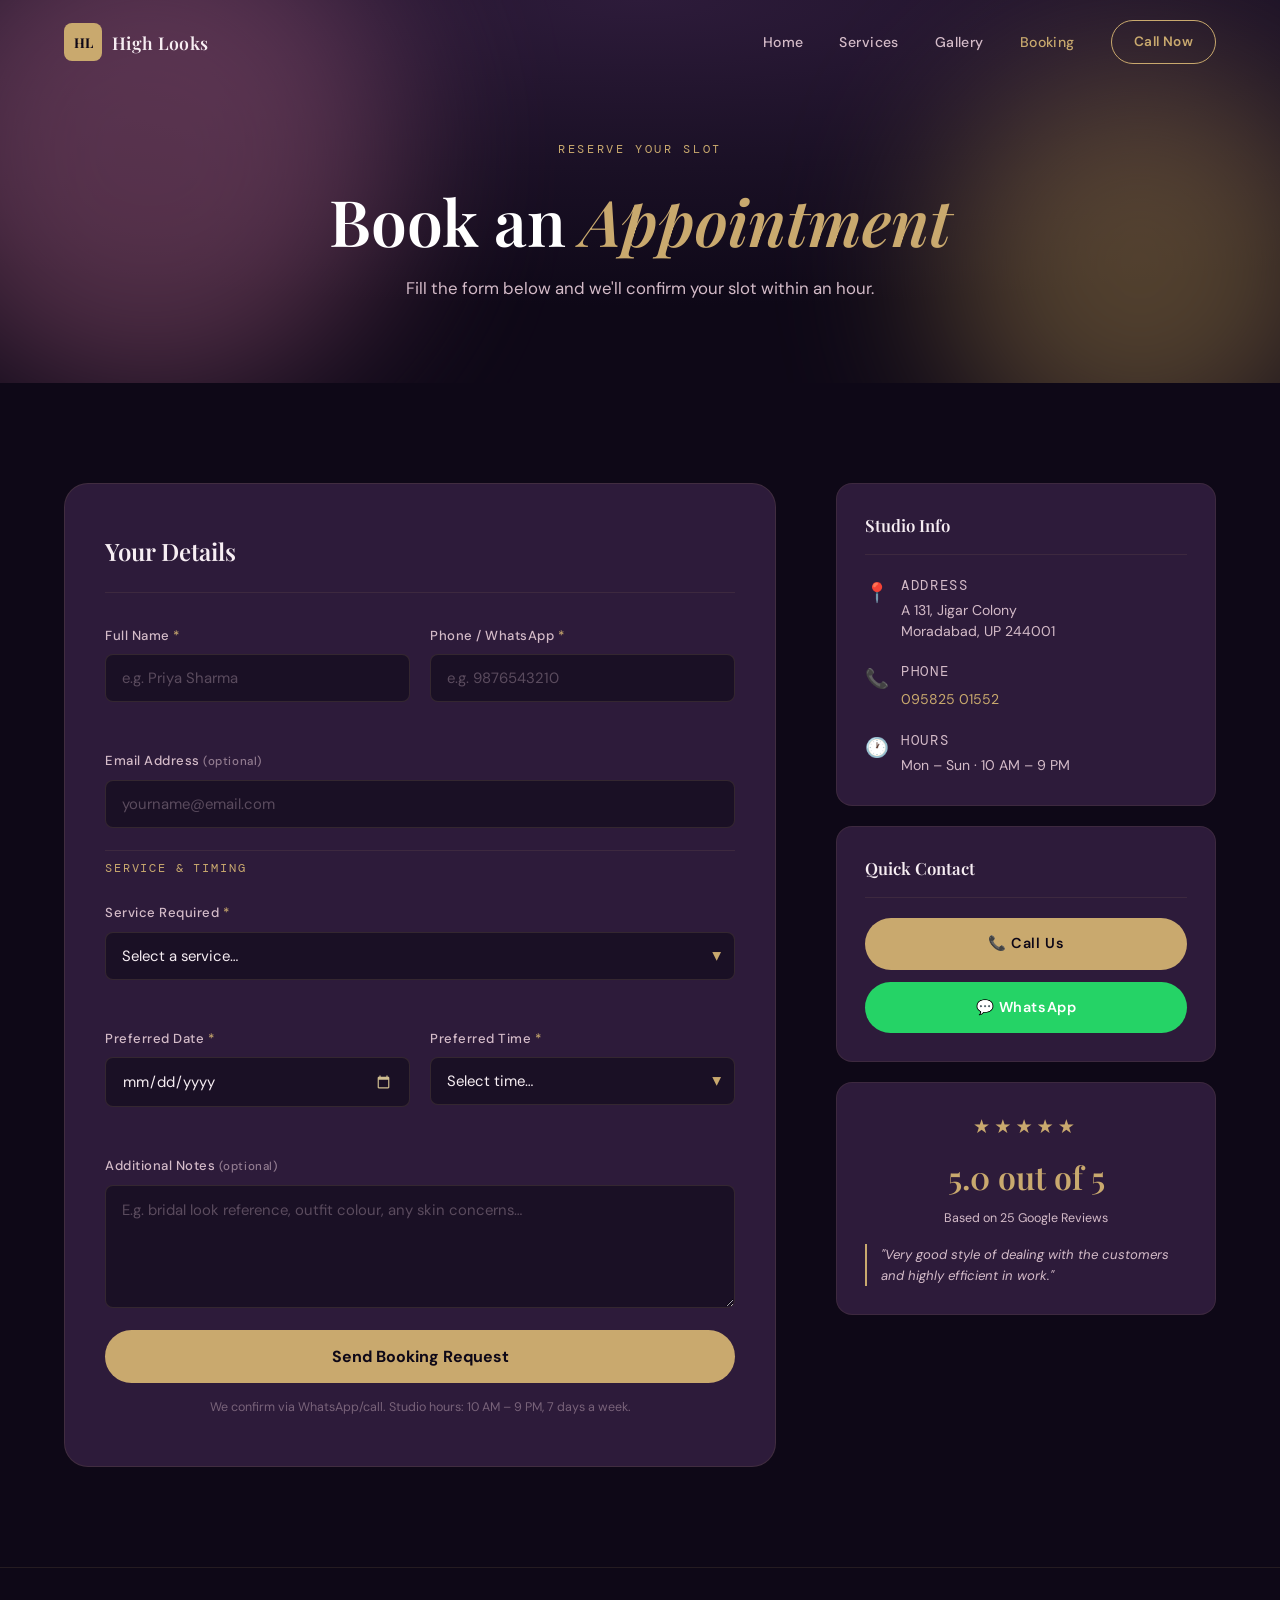
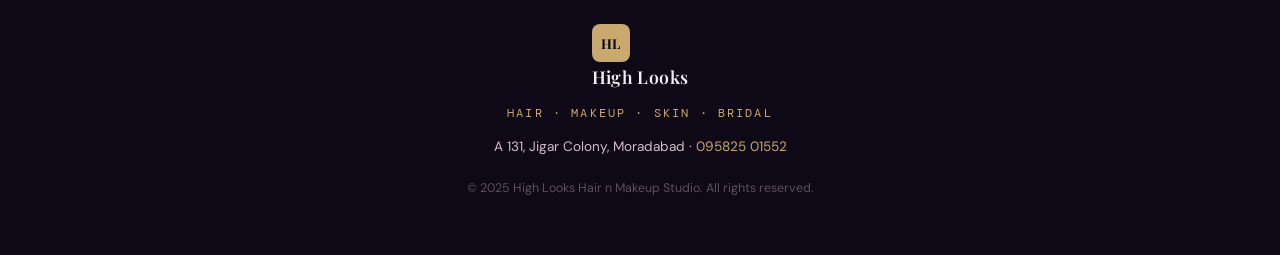
==== booking.html @ 5f946000 "Add files via upload" ====
<!DOCTYPE html>
<html lang="en">
<head>
  <meta charset="UTF-8" />
  <meta name="viewport" content="width=device-width, initial-scale=1.0" />
  <title>Book Appointment · High Looks Hair & Makeup Studio</title>
  <meta name="description" content="Book an appointment at High Looks Studio, Moradabad. Bridal, hair, skin and beauty services." />
  <link rel="preconnect" href="https://fonts.googleapis.com" />
  <link rel="preconnect" href="https://fonts.gstatic.com" crossorigin />
  <link href="https://fonts.googleapis.com/css2?family=Playfair+Display:ital,wght@0,400;0,600;0,700;1,400;1,600&family=DM+Sans:wght@300;400;500;600&family=DM+Mono:wght@400;500&display=swap" rel="stylesheet" />
  <link rel="stylesheet" href="styles.css" />
  <link rel="stylesheet" href="pages.css" />
</head>
<body>

  <!-- NAV -->
  <header id="navbar">
    <div class="nav-inner">
      <a href="index.html" class="logo">
        <span class="logo-hl">HL</span>
        <span class="logo-text">High Looks</span>
      </a>
      <nav class="nav-links" id="navLinks">
        <a href="index.html">Home</a>
        <a href="services.html">Services</a>
        <a href="gallery.html">Gallery</a>
        <a href="booking.html" class="nav-active-page">Booking</a>
        <a href="tel:+919582501552" class="nav-cta">Call Now</a>
      </nav>
      <button class="hamburger" id="hamburger" aria-label="Toggle menu">
        <span></span><span></span><span></span>
      </button>
    </div>
  </header>

  <!-- PAGE HERO -->
  <section class="page-hero page-hero--short">
    <div class="ph-bg">
      <div class="hero-orb orb1"></div>
      <div class="hero-orb orb2"></div>
    </div>
    <div class="ph-content container">
      <p class="hero-eyebrow">Reserve Your Slot</p>
      <h1 class="ph-title">Book an <em>Appointment</em></h1>
      <p class="ph-sub">Fill the form below and we'll confirm your slot within an hour.</p>
    </div>
  </section>

  <!-- MAIN -->
  <main class="section">
    <div class="container booking-layout">

      <!-- ── FORM SIDE ───────────────────────────── -->
      <div class="booking-form-wrap">

        <!-- SUCCESS STATE (hidden by default) -->
        <div class="form-success" id="formSuccess" aria-live="polite" hidden>
          <div class="success-icon">✦</div>
          <h3>Booking Request Sent!</h3>
          <p>Thank you — we'll confirm your appointment via WhatsApp or call within the hour.</p>
          <a href="index.html" class="btn-primary" style="margin-top:24px;">Back to Home</a>
        </div>

        <!-- FORM -->
        <!--
          HOW TO ACTIVATE THIS FORM:
          1. Go to https://formspree.io and create a FREE account
          2. Create a new form → copy your unique form ID (e.g. xpwznbkq)
          3. Replace YOUR_FORMSPREE_ID below with your actual ID
          4. Done — submissions land in your email inbox
        -->
        <form
          id="bookingForm"
          action="https://formspree.io/f/YOUR_FORMSPREE_ID"
          method="POST"
          novalidate
        >
          <h2 class="form-heading">Your Details</h2>

          <div class="form-row">
            <div class="form-group">
              <label for="name">Full Name <span class="req">*</span></label>
              <input type="text" id="name" name="name" placeholder="e.g. Priya Sharma" required autocomplete="name" />
              <span class="field-error" id="nameErr"></span>
            </div>
            <div class="form-group">
              <label for="phone">Phone / WhatsApp <span class="req">*</span></label>
              <input type="tel" id="phone" name="phone" placeholder="e.g. 9876543210" required autocomplete="tel" pattern="[0-9]{10}" />
              <span class="field-error" id="phoneErr"></span>
            </div>
          </div>

          <div class="form-group">
            <label for="email">Email Address <span class="optional">(optional)</span></label>
            <input type="email" id="email" name="email" placeholder="yourname@email.com" autocomplete="email" />
          </div>

          <div class="form-divider-label">Service &amp; Timing</div>

          <div class="form-group">
            <label for="service">Service Required <span class="req">*</span></label>
            <div class="select-wrap">
              <select id="service" name="service" required>
                <option value="" disabled selected>Select a service…</option>
                <optgroup label="Bridal &amp; Wedding">
                  <option>Full Bridal Makeup</option>
                  <option>Pre-Bridal Package</option>
                  <option>Bridal Hair Styling</option>
                  <option>Makeup Trial Session</option>
                  <option>Mobile Bridal Service</option>
                </optgroup>
                <optgroup label="Makeup">
                  <option>Party Makeup</option>
                  <option>Engagement Makeup</option>
                  <option>Everyday Natural Makeup</option>
                  <option>HD / Airbrush Makeup</option>
                </optgroup>
                <optgroup label="Hair">
                  <option>Haircut &amp; Trim</option>
                  <option>Blow Dry &amp; Finish</option>
                  <option>Balayage</option>
                  <option>Hair Extensions</option>
                  <option>Box Braids &amp; Braiding</option>
                  <option>Shampoo &amp; Conditioning</option>
                </optgroup>
                <optgroup label="Skin &amp; Facials">
                  <option>Deep Cleansing Facial</option>
                  <option>Brightening Facial</option>
                  <option>Acne Treatment</option>
                  <option>Tanning</option>
                </optgroup>
                <optgroup label="Nails, Spa &amp; Body">
                  <option>Manicure</option>
                  <option>Pedicure</option>
                  <option>Full Body Waxing</option>
                  <option>Eyebrow Threading</option>
                  <option>Eyelash Services</option>
                  <option>Massage &amp; Spa</option>
                </optgroup>
              </select>
              <span class="select-arrow">▾</span>
            </div>
            <span class="field-error" id="serviceErr"></span>
          </div>

          <div class="form-row">
            <div class="form-group">
              <label for="date">Preferred Date <span class="req">*</span></label>
              <input type="date" id="date" name="date" required />
              <span class="field-error" id="dateErr"></span>
            </div>
            <div class="form-group">
              <label for="time">Preferred Time <span class="req">*</span></label>
              <div class="select-wrap">
                <select id="time" name="time" required>
                  <option value="" disabled selected>Select time…</option>
                  <option>10:00 AM</option>
                  <option>11:00 AM</option>
                  <option>12:00 PM</option>
                  <option>1:00 PM</option>
                  <option>2:00 PM</option>
                  <option>3:00 PM</option>
                  <option>4:00 PM</option>
                  <option>5:00 PM</option>
                  <option>6:00 PM</option>
                  <option>7:00 PM</option>
                  <option>8:00 PM</option>
                </select>
                <span class="select-arrow">▾</span>
              </div>
              <span class="field-error" id="timeErr"></span>
            </div>
          </div>

          <div class="form-group">
            <label for="message">Additional Notes <span class="optional">(optional)</span></label>
            <textarea id="message" name="message" rows="4" placeholder="E.g. bridal look reference, outfit colour, any skin concerns…"></textarea>
          </div>

          <!-- Honeypot anti-spam field (hidden) -->
          <input type="text" name="_gotcha" style="display:none" tabindex="-1" autocomplete="off" />

          <button type="submit" class="btn-submit" id="submitBtn">
            <span class="btn-label">Send Booking Request</span>
            <span class="btn-spinner" hidden>
              <svg width="20" height="20" viewBox="0 0 24 24" fill="none" stroke="currentColor" stroke-width="2.5">
                <path d="M12 2v4M12 18v4M4.93 4.93l2.83 2.83M16.24 16.24l2.83 2.83M2 12h4M18 12h4M4.93 19.07l2.83-2.83M16.24 7.76l2.83-2.83"/>
              </svg>
            </span>
          </button>

          <p class="form-note">We confirm via WhatsApp/call. Studio hours: 10 AM – 9 PM, 7 days a week.</p>
        </form>

      </div>

      <!-- ── INFO SIDE ───────────────────────────── -->
      <aside class="booking-info">

        <div class="bi-card">
          <h3 class="bi-title">Studio Info</h3>
          <div class="bi-items">
            <div class="bi-item">
              <span class="bi-icon">📍</span>
              <div>
                <p class="bi-label">Address</p>
                <p>A 131, Jigar Colony<br/>Moradabad, UP 244001</p>
              </div>
            </div>
            <div class="bi-item">
              <span class="bi-icon">📞</span>
              <div>
                <p class="bi-label">Phone</p>
                <a href="tel:+919582501552">095825 01552</a>
              </div>
            </div>
            <div class="bi-item">
              <span class="bi-icon">🕐</span>
              <div>
                <p class="bi-label">Hours</p>
                <p>Mon – Sun · 10 AM – 9 PM</p>
              </div>
            </div>
          </div>
        </div>

        <div class="bi-card">
          <h3 class="bi-title">Quick Contact</h3>
          <div class="quick-btns">
            <a href="tel:+919582501552" class="btn-primary" style="width:100%;text-align:center;">📞 Call Us</a>
            <a href="https://wa.me/919582501552?text=Hi!%20I'd%20like%20to%20book%20an%20appointment%20at%20High%20Looks%20Studio." target="_blank" class="btn-whatsapp" style="width:100%;text-align:center;">💬 WhatsApp</a>
          </div>
        </div>

        <div class="bi-card bi-card--ratings">
          <div class="bir-stars">★★★★★</div>
          <p class="bir-score">5.0 out of 5</p>
          <p class="bir-count">Based on 25 Google Reviews</p>
          <blockquote class="bir-quote">"Very good style of dealing with the customers and highly efficient in work."</blockquote>
        </div>

      </aside>

    </div>
  </main>

  <!-- FOOTER -->
  <footer class="footer">
    <div class="container footer-inner">
      <div class="footer-logo">
        <span class="logo-hl">HL</span>
        <span class="logo-text">High Looks</span>
      </div>
      <p class="footer-tagline">Hair · Makeup · Skin · Bridal</p>
      <p class="footer-addr">A 131, Jigar Colony, Moradabad · <a href="tel:+919582501552">095825 01552</a></p>
      <p class="footer-copy">© 2025 High Looks Hair n Makeup Studio. All rights reserved.</p>
    </div>
  </footer>

  <script src="script.js"></script>
  <script src="booking.js"></script>
</body>
</html>
---- styles.css ----
/* ═══════════════════════════════════════════════════
   HIGH LOOKS HAIR & MAKEUP STUDIO
   Design tokens + full responsive styles
   Palette: Deep Plum · Champagne Gold · Blush White
═══════════════════════════════════════════════════ */

/* ── TOKENS ──────────────────────────────────────── */
:root {
  --plum-deepest: #0e0817;
  --plum-dark:    #1a1025;
  --plum-mid:     #2d1b3a;
  --plum-soft:    #4a2d5e;
  --gold:         #c9a96e;
  --gold-light:   #e8d5a8;
  --gold-dim:     #8a6f42;
  --blush:        #f7eef3;
  --blush-dim:    #d4bbc8;
  --mauve:        #8b5070;
  --mauve-light:  #c27a9a;
  --white:        #ffffff;
  --text-body:    #d4bbc8;

  --ff-display: 'Playfair Display', Georgia, serif;
  --ff-body:    'DM Sans', system-ui, sans-serif;
  --ff-mono:    'DM Mono', monospace;

  --radius-sm: 8px;
  --radius-md: 16px;
  --radius-lg: 24px;
  --radius-xl: 40px;

  --shadow-card: 0 4px 24px rgba(0,0,0,0.35);
  --shadow-hover: 0 12px 48px rgba(201,169,110,0.18);

  --max-w: 1200px;
  --section-pad: 100px 0;
  --section-pad-mobile: 64px 0;
}

/* ── RESET ───────────────────────────────────────── */
*, *::before, *::after { box-sizing: border-box; margin: 0; padding: 0; }
html { scroll-behavior: smooth; font-size: 16px; }
body {
  font-family: var(--ff-body);
  background: var(--plum-deepest);
  color: var(--blush);
  line-height: 1.65;
  overflow-x: hidden;
  -webkit-font-smoothing: antialiased;
}
img { max-width: 100%; display: block; }
a { color: inherit; text-decoration: none; }
ul { list-style: none; }

/* ── UTILITY ─────────────────────────────────────── */
.container {
  max-width: var(--max-w);
  margin: 0 auto;
  padding: 0 24px;
}

.section {
  padding: var(--section-pad);
}

.section-dark {
  background: var(--plum-dark);
}

.section-eyebrow {
  font-family: var(--ff-mono);
  font-size: 0.75rem;
  letter-spacing: 0.18em;
  text-transform: uppercase;
  color: var(--gold);
  margin-bottom: 14px;
}

.eyebrow-light {
  color: var(--gold);
}

.section-title {
  font-family: var(--ff-display);
  font-size: clamp(2rem, 4vw, 3rem);
  font-weight: 600;
  color: var(--blush);
  line-height: 1.2;
  margin-bottom: 24px;
}

.section-title em {
  font-style: italic;
  color: var(--gold);
}

.title-light {
  color: var(--blush);
}

/* ── BUTTONS ─────────────────────────────────────── */
.btn-primary {
  display: inline-block;
  padding: 14px 32px;
  background: var(--gold);
  color: var(--plum-deepest);
  font-family: var(--ff-body);
  font-size: 0.9rem;
  font-weight: 600;
  border-radius: var(--radius-xl);
  letter-spacing: 0.04em;
  transition: background 0.25s, transform 0.2s, box-shadow 0.25s;
}
.btn-primary:hover {
  background: var(--gold-light);
  transform: translateY(-2px);
  box-shadow: 0 8px 28px rgba(201,169,110,0.35);
}

.btn-ghost {
  display: inline-block;
  padding: 14px 32px;
  border: 1.5px solid var(--mauve);
  color: var(--blush-dim);
  font-family: var(--ff-body);
  font-size: 0.9rem;
  font-weight: 500;
  border-radius: var(--radius-xl);
  letter-spacing: 0.04em;
  transition: border-color 0.25s, color 0.25s, transform 0.2s;
}
.btn-ghost:hover {
  border-color: var(--gold);
  color: var(--gold);
  transform: translateY(-2px);
}

.btn-ghost-light {
  border-color: rgba(255,255,255,0.2);
  color: rgba(255,255,255,0.6);
}
.btn-ghost-light:hover {
  border-color: var(--gold);
  color: var(--gold);
}

.btn-whatsapp {
  display: inline-block;
  padding: 14px 32px;
  background: #25d366;
  color: var(--white);
  font-family: var(--ff-body);
  font-size: 0.9rem;
  font-weight: 600;
  border-radius: var(--radius-xl);
  letter-spacing: 0.04em;
  transition: background 0.25s, transform 0.2s;
}
.btn-whatsapp:hover {
  background: #1fba58;
  transform: translateY(-2px);
}

/* ── NAVBAR ──────────────────────────────────────── */
#navbar {
  position: fixed;
  top: 0; left: 0; right: 0;
  z-index: 100;
  padding: 20px 0;
  transition: background 0.4s, padding 0.4s, box-shadow 0.4s;
}

#navbar.scrolled {
  background: rgba(14, 8, 23, 0.92);
  backdrop-filter: blur(16px);
  padding: 14px 0;
  box-shadow: 0 2px 24px rgba(0,0,0,0.4);
}

.nav-inner {
  max-width: var(--max-w);
  margin: 0 auto;
  padding: 0 24px;
  display: flex;
  align-items: center;
  justify-content: space-between;
}

.logo {
  display: flex;
  align-items: center;
  gap: 10px;
}

.logo-hl {
  width: 38px;
  height: 38px;
  background: var(--gold);
  color: var(--plum-deepest);
  font-family: var(--ff-display);
  font-size: 0.85rem;
  font-weight: 700;
  border-radius: var(--radius-sm);
  display: grid;
  place-items: center;
  flex-shrink: 0;
}

.logo-text {
  font-family: var(--ff-display);
  font-size: 1.1rem;
  font-weight: 600;
  color: var(--blush);
  letter-spacing: 0.02em;
}

.nav-links {
  display: flex;
  align-items: center;
  gap: 36px;
}

.nav-links a {
  font-size: 0.88rem;
  font-weight: 500;
  color: var(--blush-dim);
  letter-spacing: 0.03em;
  transition: color 0.2s;
}

.nav-links a:hover { color: var(--gold); }

.nav-links .nav-cta {
  padding: 10px 22px;
  background: transparent;
  border: 1.5px solid var(--gold);
  color: var(--gold);
  border-radius: var(--radius-xl);
  font-size: 0.85rem;
  font-weight: 600;
  transition: background 0.25s, color 0.25s;
}

.nav-links .nav-cta:hover {
  background: var(--gold);
  color: var(--plum-deepest);
}

.hamburger {
  display: none;
  flex-direction: column;
  gap: 5px;
  background: none;
  border: none;
  cursor: pointer;
  padding: 4px;
}

.hamburger span {
  display: block;
  width: 24px;
  height: 2px;
  background: var(--blush);
  border-radius: 2px;
  transition: transform 0.3s, opacity 0.3s;
}

/* ── HERO ────────────────────────────────────────── */
#hero {
  position: relative;
  min-height: 100vh;
  display: flex;
  align-items: center;
  justify-content: center;
  overflow: hidden;
  padding: 120px 24px 80px;
}

.hero-bg {
  position: absolute;
  inset: 0;
  background: radial-gradient(ellipse 80% 60% at 50% 30%, #2d1b3a 0%, #1a1025 45%, #0e0817 100%);
  overflow: hidden;
}

.hero-orb {
  position: absolute;
  border-radius: 50%;
  filter: blur(80px);
  opacity: 0.55;
}

.orb1 {
  width: 500px; height: 500px;
  background: var(--mauve);
  top: -100px; left: -100px;
  animation: drift 18s ease-in-out infinite alternate;
}

.orb2 {
  width: 400px; height: 400px;
  background: var(--gold-dim);
  bottom: -80px; right: -60px;
  animation: drift 22s ease-in-out infinite alternate-reverse;
}

.orb3 {
  width: 300px; height: 300px;
  background: var(--plum-soft);
  top: 50%; left: 60%;
  transform: translate(-50%, -50%);
  animation: drift 15s ease-in-out infinite alternate;
}

@keyframes drift {
  from { transform: translate(0, 0); }
  to   { transform: translate(40px, 30px); }
}

.hero-grain {
  position: absolute;
  inset: 0;
  background-image: url("data:image/svg+xml,%3Csvg viewBox='0 0 256 256' xmlns='http://www.w3.org/2000/svg'%3E%3Cfilter id='noise'%3E%3CfeTurbulence type='fractalNoise' baseFrequency='0.9' numOctaves='4' stitchTiles='stitch'/%3E%3C/filter%3E%3Crect width='100%25' height='100%25' filter='url(%23noise)' opacity='0.04'/%3E%3C/svg%3E");
  opacity: 0.4;
  pointer-events: none;
}

.hero-content {
  position: relative;
  z-index: 2;
  text-align: center;
  max-width: 760px;
}

.hero-eyebrow {
  font-family: var(--ff-mono);
  font-size: 0.75rem;
  letter-spacing: 0.22em;
  text-transform: uppercase;
  color: var(--gold);
  margin-bottom: 24px;
  opacity: 0;
  animation: fadeUp 0.8s 0.2s forwards;
}

.hero-title {
  font-family: var(--ff-display);
  font-size: clamp(3rem, 7vw, 5.5rem);
  font-weight: 600;
  line-height: 1.1;
  color: var(--white);
  margin-bottom: 22px;
  opacity: 0;
  animation: fadeUp 0.9s 0.4s forwards;
}

.hero-title em {
  display: block;
  font-style: italic;
  color: var(--gold-light);
}

.hero-sub {
  font-size: 1.05rem;
  color: var(--text-body);
  margin-bottom: 40px;
  letter-spacing: 0.04em;
  opacity: 0;
  animation: fadeUp 0.9s 0.6s forwards;
}

.hero-actions {
  display: flex;
  gap: 16px;
  justify-content: center;
  flex-wrap: wrap;
  margin-bottom: 56px;
  opacity: 0;
  animation: fadeUp 0.9s 0.75s forwards;
}

.hero-stats {
  display: flex;
  align-items: center;
  justify-content: center;
  gap: 32px;
  opacity: 0;
  animation: fadeUp 0.9s 0.9s forwards;
}

.stat {
  display: flex;
  flex-direction: column;
  align-items: center;
  gap: 4px;
}

.stat-num {
  font-family: var(--ff-display);
  font-size: 2.2rem;
  font-weight: 600;
  color: var(--gold);
  line-height: 1;
}

.stat-lbl {
  font-size: 0.72rem;
  letter-spacing: 0.14em;
  text-transform: uppercase;
  color: var(--blush-dim);
}

.stat-divider {
  width: 1px;
  height: 40px;
  background: rgba(201,169,110,0.25);
}

.hero-scroll-cue {
  position: absolute;
  bottom: 32px;
  left: 50%;
  transform: translateX(-50%);
  display: flex;
  flex-direction: column;
  align-items: center;
  gap: 8px;
  opacity: 0;
  animation: fadeUp 1s 1.2s forwards;
}

.hero-scroll-cue span {
  font-size: 0.68rem;
  letter-spacing: 0.18em;
  text-transform: uppercase;
  color: var(--blush-dim);
}

.scroll-line {
  width: 1px;
  height: 40px;
  background: linear-gradient(to bottom, var(--gold), transparent);
  animation: scrollPulse 2s ease-in-out infinite;
}

@keyframes scrollPulse {
  0%, 100% { opacity: 0.4; transform: scaleY(1); }
  50%       { opacity: 1;   transform: scaleY(1.2); }
}

@keyframes fadeUp {
  from { opacity: 0; transform: translateY(24px); }
  to   { opacity: 1; transform: translateY(0); }
}

/* ── MARQUEE ─────────────────────────────────────── */
.marquee-strip {
  background: var(--plum-mid);
  border-top: 1px solid rgba(201,169,110,0.18);
  border-bottom: 1px solid rgba(201,169,110,0.18);
  padding: 18px 0;
  overflow: hidden;
}

.marquee-track {
  display: flex;
  align-items: center;
  gap: 0;
  white-space: nowrap;
  animation: marquee 28s linear infinite;
  width: max-content;
}

.marquee-track span {
  font-family: var(--ff-display);
  font-size: 0.95rem;
  font-style: italic;
  color: var(--gold);
  letter-spacing: 0.04em;
  padding: 0 28px;
}

.marquee-track .dot {
  font-size: 0.6rem;
  color: var(--mauve);
  padding: 0;
}

@keyframes marquee {
  from { transform: translateX(0); }
  to   { transform: translateX(-50%); }
}

@media (prefers-reduced-motion: reduce) {
  .marquee-track { animation: none; }
}

/* ── ABOUT ───────────────────────────────────────── */
.about-grid {
  display: grid;
  grid-template-columns: 1fr 1fr;
  gap: 72px;
  align-items: center;
}

.about-visual {
  position: relative;
}

.about-card-main {
  background: var(--plum-mid);
  border: 1px solid rgba(201,169,110,0.15);
  border-radius: var(--radius-lg);
  aspect-ratio: 4/5;
  overflow: hidden;
  position: relative;
}

.about-img-art {
  position: absolute;
  inset: 0;
  display: flex;
  align-items: center;
  justify-content: center;
  background: radial-gradient(ellipse at 50% 50%, #3d204f 0%, #1a1025 100%);
}

.art-circle {
  position: absolute;
  border-radius: 50%;
  border: 1px solid rgba(201,169,110,0.2);
}
.c1 { width: 280px; height: 280px; }
.c2 { width: 200px; height: 200px; border-color: rgba(139,80,112,0.3); }
.c3 { width: 120px; height: 120px; border-color: rgba(201,169,110,0.5); }

.art-line {
  position: absolute;
  background: rgba(201,169,110,0.12);
}
.l1 { width: 2px; height: 100%; top: 0; left: 50%; }
.l2 { width: 100%; height: 2px; top: 50%; left: 0; }

.art-center-icon {
  position: relative;
  font-size: 3rem;
  color: var(--gold);
  z-index: 2;
  animation: rotateSlow 20s linear infinite;
}

@keyframes rotateSlow {
  from { transform: rotate(0deg); }
  to   { transform: rotate(360deg); }
}

.about-badge {
  position: absolute;
  bottom: 32px;
  left: -20px;
  background: var(--plum-deepest);
  border: 1px solid rgba(201,169,110,0.3);
  border-radius: var(--radius-md);
  padding: 12px 20px;
  box-shadow: var(--shadow-card);
}

.badge-stars {
  display: block;
  color: var(--gold);
  font-size: 0.9rem;
  letter-spacing: 3px;
  margin-bottom: 4px;
}

.badge-text {
  font-size: 0.75rem;
  color: var(--blush-dim);
  font-family: var(--ff-mono);
}

.about-badge-2 {
  position: absolute;
  top: 28px;
  right: -20px;
  background: var(--gold);
  color: var(--plum-deepest);
  border-radius: var(--radius-md);
  padding: 10px 18px;
  box-shadow: 0 8px 24px rgba(201,169,110,0.3);
}

.badge-text-2 {
  font-size: 0.78rem;
  font-weight: 700;
  font-family: var(--ff-mono);
  letter-spacing: 0.06em;
}

.about-copy {
  max-width: 540px;
}

.about-body {
  color: var(--text-body);
  font-size: 1rem;
  margin-bottom: 18px;
  line-height: 1.75;
}

.about-highlights {
  margin: 28px 0 36px;
  display: flex;
  flex-direction: column;
  gap: 12px;
}

.about-highlights li {
  display: flex;
  align-items: center;
  gap: 12px;
  font-size: 0.92rem;
  color: var(--blush-dim);
}

.hi-icon {
  color: var(--gold);
  font-size: 0.7rem;
}

/* ── SERVICES ────────────────────────────────────── */
.services-intro {
  color: var(--text-body);
  font-size: 1.05rem;
  max-width: 500px;
  margin-bottom: 56px;
}

.services-grid {
  display: grid;
  grid-template-columns: repeat(4, 1fr);
  gap: 20px;
}

.service-card {
  background: var(--plum-mid);
  border: 1px solid rgba(201,169,110,0.1);
  border-radius: var(--radius-md);
  padding: 28px 24px;
  position: relative;
  transition: border-color 0.3s, transform 0.3s, box-shadow 0.3s;
  cursor: default;
}

.service-card:hover {
  border-color: rgba(201,169,110,0.4);
  transform: translateY(-6px);
  box-shadow: var(--shadow-hover);
}

.service-card.featured {
  background: linear-gradient(135deg, #2d1b3a 0%, #3d1f4e 100%);
  border-color: rgba(201,169,110,0.35);
}

.sc-icon {
  font-size: 2rem;
  margin-bottom: 16px;
  display: block;
}

.service-card h3 {
  font-family: var(--ff-display);
  font-size: 1.1rem;
  font-weight: 600;
  color: var(--blush);
  margin-bottom: 10px;
}

.service-card p {
  font-size: 0.85rem;
  color: var(--text-body);
  line-height: 1.65;
}

.sc-tag {
  position: absolute;
  top: 16px;
  right: 16px;
  font-size: 0.65rem;
  font-family: var(--ff-mono);
  letter-spacing: 0.1em;
  text-transform: uppercase;
  background: var(--gold);
  color: var(--plum-deepest);
  padding: 4px 10px;
  border-radius: 20px;
  font-weight: 600;
}

/* ── REVIEWS ─────────────────────────────────────── */
.rating-hero {
  display: flex;
  align-items: center;
  gap: 24px;
  margin-bottom: 52px;
}

.big-rating {
  font-family: var(--ff-display);
  font-size: 6rem;
  font-weight: 600;
  color: var(--gold);
  line-height: 1;
}

.star-row {
  font-size: 1.5rem;
  color: var(--gold);
  letter-spacing: 4px;
  margin-bottom: 6px;
}

.rating-right p {
  color: var(--blush-dim);
  font-size: 0.85rem;
}

.reviews-grid {
  display: grid;
  grid-template-columns: repeat(3, 1fr);
  gap: 24px;
  margin-bottom: 44px;
}

.review-card {
  background: var(--plum-mid);
  border: 1px solid rgba(201,169,110,0.1);
  border-radius: var(--radius-md);
  padding: 28px;
  transition: border-color 0.3s, transform 0.3s;
}

.review-card:hover {
  border-color: rgba(201,169,110,0.3);
  transform: translateY(-4px);
}

.rev-stars {
  color: var(--gold);
  font-size: 0.95rem;
  letter-spacing: 3px;
  margin-bottom: 16px;
}

.rev-body {
  font-size: 0.9rem;
  color: var(--text-body);
  line-height: 1.7;
  margin-bottom: 22px;
  font-style: italic;
}

.rev-author {
  display: flex;
  align-items: center;
  gap: 12px;
}

.rev-avatar {
  width: 38px;
  height: 38px;
  border-radius: 50%;
  background: var(--plum-soft);
  color: var(--gold);
  font-family: var(--ff-display);
  font-size: 1rem;
  font-weight: 600;
  display: grid;
  place-items: center;
  flex-shrink: 0;
}

.rev-name {
  font-size: 0.88rem;
  font-weight: 600;
  color: var(--blush);
}

.rev-via {
  font-size: 0.75rem;
  color: var(--blush-dim);
}

/* ── GALLERY STRIP ───────────────────────────────── */
.gallery-strip {
  display: grid;
  grid-template-columns: repeat(5, 1fr);
  height: 340px;
}

.gallery-item {
  background-size: cover;
  background-position: center;
  position: relative;
  overflow: hidden;
  transition: flex 0.5s ease;
  cursor: default;
}

.gallery-item::after {
  content: '';
  position: absolute;
  inset: 0;
  background: linear-gradient(to top, rgba(14,8,23,0.6) 0%, transparent 60%);
  transition: opacity 0.3s;
}

.gallery-item:hover::after { opacity: 0.4; }

/* Gradient art for each gallery item */
.gi1 {
  background: linear-gradient(135deg, #4a1942 0%, #8b3060 40%, #c9609a 100%);
}
.gi2 {
  background: linear-gradient(135deg, #1a3a4a 0%, #2d5f6a 40%, #5a9aaa 100%);
}
.gi3 {
  background: linear-gradient(135deg, #3a1a0e 0%, #7a3c1c 40%, #c9804e 100%);
}
.gi4 {
  background: linear-gradient(135deg, #1a1a3a 0%, #3d3080 40%, #7060c9 100%);
}
.gi5 {
  background: linear-gradient(135deg, #0e2a1a 0%, #1a5a3d 40%, #4a9a70 100%);
}

/* Each gallery item gets an overlay pattern for texture */
.gallery-item::before {
  content: '';
  position: absolute;
  inset: 0;
  background-image: 
    radial-gradient(circle at 30% 70%, rgba(201,169,110,0.15) 0%, transparent 50%),
    radial-gradient(circle at 80% 20%, rgba(255,255,255,0.08) 0%, transparent 40%);
  z-index: 1;
}

/* ── CONTACT ─────────────────────────────────────── */
.contact-grid {
  display: grid;
  grid-template-columns: 1fr 1fr;
  gap: 72px;
  align-items: center;
}

.contact-copy {
  max-width: 480px;
}

.contact-items {
  display: flex;
  flex-direction: column;
  gap: 28px;
  margin-bottom: 40px;
}

.ci {
  display: flex;
  align-items: flex-start;
  gap: 16px;
}

.ci-icon {
  font-size: 1.4rem;
  margin-top: 2px;
}

.ci-label {
  font-size: 0.72rem;
  letter-spacing: 0.14em;
  text-transform: uppercase;
  color: var(--gold);
  font-family: var(--ff-mono);
  margin-bottom: 5px;
}

.ci-val {
  font-size: 0.95rem;
  color: var(--blush-dim);
  line-height: 1.6;
}

.ci-val a {
  color: var(--gold);
  transition: color 0.2s;
}
.ci-val a:hover { color: var(--gold-light); }

.contact-actions {
  display: flex;
  gap: 14px;
  flex-wrap: wrap;
}

.contact-map {
  background: var(--plum-mid);
  border: 1px solid rgba(201,169,110,0.15);
  border-radius: var(--radius-lg);
  overflow: hidden;
}

.map-placeholder {
  aspect-ratio: 4/3;
  display: flex;
  flex-direction: column;
  align-items: center;
  justify-content: center;
  gap: 10px;
  background: radial-gradient(ellipse at 50% 50%, #2d1b3a 0%, #1a1025 100%);
  position: relative;
}

.map-pin {
  font-size: 3.5rem;
  animation: mapBounce 2.5s ease-in-out infinite;
}

@keyframes mapBounce {
  0%, 100% { transform: translateY(0); }
  50%       { transform: translateY(-12px); }
}

.map-name {
  font-family: var(--ff-display);
  font-size: 1.1rem;
  font-weight: 600;
  color: var(--blush);
}

.map-addr {
  font-size: 0.85rem;
  color: var(--blush-dim);
  margin-bottom: 8px;
}

.map-btn { margin-top: 4px; }

/* ── FOOTER ──────────────────────────────────────── */
.footer {
  background: var(--plum-deepest);
  border-top: 1px solid rgba(201,169,110,0.12);
  padding: 56px 0;
}

.footer-inner {
  display: flex;
  flex-direction: column;
  align-items: center;
  gap: 12px;
  text-align: center;
}

.footer-tagline {
  font-family: var(--ff-mono);
  font-size: 0.75rem;
  letter-spacing: 0.18em;
  text-transform: uppercase;
  color: var(--gold);
}

.footer-addr {
  font-size: 0.85rem;
  color: var(--blush-dim);
}

.footer-addr a {
  color: var(--gold);
  transition: color 0.2s;
}
.footer-addr a:hover { color: var(--gold-light); }

.footer-copy {
  font-size: 0.78rem;
  color: rgba(212,187,200,0.4);
  margin-top: 8px;
}

/* ── RESPONSIVE ──────────────────────────────────── */

/* Tablet */
@media (max-width: 1024px) {
  .services-grid {
    grid-template-columns: repeat(2, 1fr);
  }

  .about-grid {
    gap: 48px;
  }
}

/* Mobile L */
@media (max-width: 768px) {
  :root {
    --section-pad: var(--section-pad-mobile);
  }

  .nav-links {
    position: fixed;
    top: 0; right: -100%;
    height: 100vh; width: 280px;
    background: var(--plum-deepest);
    flex-direction: column;
    align-items: flex-start;
    gap: 0;
    padding: 80px 32px 40px;
    transition: right 0.35s cubic-bezier(0.77,0,0.18,1);
    box-shadow: -4px 0 40px rgba(0,0,0,0.5);
    border-left: 1px solid rgba(201,169,110,0.1);
  }

  .nav-links.open { right: 0; }

  .nav-links a {
    width: 100%;
    padding: 16px 0;
    font-size: 1rem;
    border-bottom: 1px solid rgba(255,255,255,0.06);
  }

  .nav-links .nav-cta {
    margin-top: 20px;
    width: 100%;
    text-align: center;
  }

  .hamburger {
    display: flex;
    z-index: 110;
  }

  .hamburger.open span:nth-child(1) { transform: translateY(7px) rotate(45deg); }
  .hamburger.open span:nth-child(2) { opacity: 0; }
  .hamburger.open span:nth-child(3) { transform: translateY(-7px) rotate(-45deg); }

  .about-grid {
    grid-template-columns: 1fr;
    gap: 40px;
  }

  .about-visual {
    max-width: 360px;
    margin: 0 auto;
  }

  .about-badge   { left: 0; bottom: 20px; }
  .about-badge-2 { right: 0; top: 20px; }

  .services-grid {
    grid-template-columns: 1fr 1fr;
    gap: 16px;
  }

  .reviews-grid {
    grid-template-columns: 1fr;
  }

  .gallery-strip {
    grid-template-columns: repeat(3, 1fr);
    grid-template-rows: repeat(2, 160px);
    height: auto;
  }

  .gi4, .gi5 { display: none; }

  .contact-grid {
    grid-template-columns: 1fr;
    gap: 48px;
  }

  .contact-map { max-width: 480px; margin: 0 auto; width: 100%; }

  .rating-hero { flex-wrap: wrap; }
  .big-rating  { font-size: 4rem; }
}

/* Mobile S */
@media (max-width: 480px) {
  .hero-stats { gap: 20px; }
  .stat-num   { font-size: 1.7rem; }

  .hero-actions {
    flex-direction: column;
    align-items: center;
  }

  .services-grid {
    grid-template-columns: 1fr;
  }

  .contact-actions {
    flex-direction: column;
  }

  .contact-actions a {
    width: 100%;
    text-align: center;
  }

  .gallery-strip {
    grid-template-columns: 1fr 1fr;
    grid-template-rows: repeat(3, 140px);
  }

  .gi3 { display: none; }

  .about-badge, .about-badge-2 {
    position: static;
    margin-top: 12px;
  }
}
---- pages.css ----
/* ═══════════════════════════════════════════════════
   SHARED PAGE STYLES
   services.css / gallery.css / booking.css all import
   shared styles from here via page-specific files.
   Drop this file in the same folder.
═══════════════════════════════════════════════════ */

/* ── PAGE HERO (shared across inner pages) ─────── */
.page-hero {
  position: relative;
  padding: 160px 24px 100px;
  overflow: hidden;
  text-align: center;
}

.page-hero--short {
  padding: 140px 24px 80px;
}

.ph-bg {
  position: absolute;
  inset: 0;
  background: radial-gradient(ellipse 100% 80% at 50% 0%, #2d1b3a 0%, #1a1025 55%, #0e0817 100%);
  overflow: hidden;
}

.ph-content {
  position: relative;
  z-index: 2;
}

.ph-title {
  font-family: var(--ff-display);
  font-size: clamp(2.5rem, 5vw, 4rem);
  font-weight: 600;
  color: var(--white);
  line-height: 1.15;
  margin-bottom: 18px;
}

.ph-title em {
  font-style: italic;
  color: var(--gold);
}

.ph-sub {
  font-size: 1.05rem;
  color: var(--text-body);
  max-width: 500px;
  margin: 0 auto;
}

/* ── NAV ACTIVE PAGE ───────────────────────────── */
.nav-active-page {
  color: var(--gold) !important;
}

/* ── BOOKING BAND ──────────────────────────────── */
.booking-band {
  background: var(--plum-mid);
  border-top: 1px solid rgba(201,169,110,0.15);
  border-bottom: 1px solid rgba(201,169,110,0.15);
  padding: 64px 24px;
}

.booking-band-inner {
  display: flex;
  align-items: center;
  justify-content: space-between;
  gap: 40px;
  flex-wrap: wrap;
}

.bb-title {
  font-family: var(--ff-display);
  font-size: clamp(1.5rem, 3vw, 2.2rem);
  font-weight: 600;
  color: var(--blush);
  margin-bottom: 8px;
}

.bb-title em {
  font-style: italic;
  color: var(--gold);
}

.bb-sub {
  color: var(--text-body);
  font-size: 0.95rem;
}

.bb-actions {
  display: flex;
  gap: 14px;
  flex-wrap: wrap;
  flex-shrink: 0;
}

/* ── SERVICE PAGE STYLES ───────────────────────── */
.svc-category {
  margin-bottom: 12px;
}

.svc-cat-header {
  display: flex;
  align-items: flex-start;
  gap: 20px;
  margin-bottom: 36px;
  position: relative;
}

.svc-cat-icon {
  font-size: 2.8rem;
  flex-shrink: 0;
  margin-top: 6px;
}

.svc-cat-header .section-title {
  margin-bottom: 0;
}

.svc-cat-badge {
  margin-left: auto;
  align-self: flex-start;
  background: var(--gold);
  color: var(--plum-deepest);
  font-size: 0.68rem;
  font-family: var(--ff-mono);
  font-weight: 600;
  letter-spacing: 0.1em;
  text-transform: uppercase;
  padding: 5px 14px;
  border-radius: 20px;
  margin-top: 10px;
}

/* Image slot for Higgsfield images */
.svc-img-slot {
  background: var(--plum-mid);
  border: 1.5px dashed rgba(201,169,110,0.3);
  border-radius: var(--radius-lg);
  margin-bottom: 36px;
  overflow: hidden;
  min-height: 240px;
  display: flex;
  align-items: center;
  justify-content: center;
}

.svc-img-slot img {
  width: 100%;
  height: 320px;
  object-fit: cover;
  display: block;
  border-radius: var(--radius-lg);
}

.img-slot-inner {
  text-align: center;
  color: var(--blush-dim);
  padding: 40px;
}

.img-slot-icon {
  font-size: 2.5rem;
  display: block;
  margin-bottom: 12px;
  opacity: 0.6;
}

.img-slot-inner p {
  font-family: var(--ff-mono);
  font-size: 0.85rem;
  color: var(--gold);
  margin-bottom: 6px;
}

.img-slot-inner small {
  font-size: 0.72rem;
  color: var(--blush-dim);
  opacity: 0.6;
}

.svc-items-grid {
  display: grid;
  grid-template-columns: repeat(3, 1fr);
  gap: 20px;
}

.svc-item {
  background: var(--plum-mid);
  border: 1px solid rgba(201,169,110,0.1);
  border-radius: var(--radius-md);
  padding: 24px;
  transition: border-color 0.3s, transform 0.25s;
}

.svc-item:hover {
  border-color: rgba(201,169,110,0.35);
  transform: translateY(-4px);
}

.si-top {
  display: flex;
  align-items: center;
  justify-content: space-between;
  gap: 12px;
  margin-bottom: 10px;
}

.svc-item h4 {
  font-family: var(--ff-display);
  font-size: 1rem;
  font-weight: 600;
  color: var(--blush);
}

.svc-item p {
  font-size: 0.85rem;
  color: var(--text-body);
  line-height: 1.65;
}

.si-tag {
  font-size: 0.65rem;
  font-family: var(--ff-mono);
  letter-spacing: 0.08em;
  text-transform: uppercase;
  padding: 3px 10px;
  border-radius: 20px;
  white-space: nowrap;
  flex-shrink: 0;
}

.si-tag--gold {
  background: rgba(201,169,110,0.15);
  color: var(--gold);
  border: 1px solid rgba(201,169,110,0.3);
}

.svc-divider {
  height: 1px;
  background: linear-gradient(to right, transparent, rgba(201,169,110,0.2), transparent);
  margin: 64px 0;
}

/* ── GALLERY PAGE STYLES ───────────────────────── */
.filter-bar {
  background: var(--plum-dark);
  border-bottom: 1px solid rgba(201,169,110,0.1);
  padding: 20px 0;
  position: sticky;
  top: 70px;
  z-index: 50;
  backdrop-filter: blur(12px);
}

.filter-inner {
  display: flex;
  gap: 10px;
  flex-wrap: wrap;
}

.filter-btn {
  background: none;
  border: 1px solid rgba(255,255,255,0.1);
  color: var(--blush-dim);
  font-family: var(--ff-body);
  font-size: 0.82rem;
  font-weight: 500;
  padding: 8px 20px;
  border-radius: 20px;
  cursor: pointer;
  transition: all 0.25s;
  letter-spacing: 0.03em;
}

.filter-btn:hover {
  border-color: var(--gold);
  color: var(--gold);
}

.filter-btn.active {
  background: var(--gold);
  color: var(--plum-deepest);
  border-color: var(--gold);
  font-weight: 600;
}

.gallery-main { padding-top: 60px; }

.gallery-section-label {
  margin-bottom: 36px;
}

.gallery-section-title {
  font-size: clamp(1.6rem, 3vw, 2.2rem);
}

.gallery-grid {
  display: grid;
  grid-template-columns: repeat(3, 1fr);
  grid-auto-rows: 280px;
  gap: 16px;
}

.gallery-cell {
  position: relative;
  overflow: hidden;
  border-radius: var(--radius-md);
  background: var(--plum-mid);
  border: 1px solid rgba(201,169,110,0.08);
  cursor: pointer;
  transition: transform 0.3s, box-shadow 0.3s;
}

.gallery-cell:hover {
  transform: scale(1.02);
  box-shadow: 0 16px 48px rgba(0,0,0,0.5);
  z-index: 2;
}

.gallery-cell--wide {
  grid-column: span 2;
}

.gallery-cell--tall {
  grid-row: span 2;
}

/* Image placeholders with gradient arts */
.img-slot-gallery {
  width: 100%;
  height: 100%;
  display: flex;
  align-items: center;
  justify-content: center;
}

.bridal-1 { background: linear-gradient(135deg, #4a1942 0%, #9b3a72 50%, #d4608a 100%); }
.bridal-2 { background: linear-gradient(135deg, #3a0e1a 0%, #7a1a38 50%, #c94060 100%); }
.bridal-3 { background: linear-gradient(135deg, #2d1040 0%, #6a2080 50%, #b060c0 100%); }
.hair-1   { background: linear-gradient(135deg, #1a2a3a 0%, #2a5080 50%, #50a0c8 100%); }
.hair-2   { background: linear-gradient(135deg, #1a3a2a 0%, #2a6050 50%, #50a880 100%); }
.skin-1   { background: linear-gradient(135deg, #3a2a1a 0%, #80581a 50%, #c8903a 100%); }
.skin-2   { background: linear-gradient(135deg, #2a1a2a 0%, #60386a 50%, #a06898 100%); }
.nails-1  { background: linear-gradient(135deg, #0a1a2a 0%, #1a3870 50%, #3a70c0 100%); }

.isg-placeholder {
  text-align: center;
  color: rgba(255,255,255,0.5);
  padding: 20px;
}

.isg-placeholder span {
  font-size: 2.2rem;
  display: block;
  margin-bottom: 8px;
}

.isg-placeholder p {
  font-size: 0.8rem;
  font-family: var(--ff-mono);
  color: rgba(255,255,255,0.6);
  margin-bottom: 4px;
}

.isg-placeholder small {
  font-size: 0.68rem;
  color: rgba(255,255,255,0.35);
}

/* Video slots */
.video-slot {
  width: 100%;
  height: 100%;
  position: relative;
  background: var(--plum-deepest);
  display: flex;
  align-items: center;
  justify-content: center;
}

.video-slot video {
  width: 100%;
  height: 100%;
  object-fit: cover;
}

.video-slot-inner {
  text-align: center;
  color: var(--blush-dim);
  padding: 24px;
}

.vs-play {
  width: 56px;
  height: 56px;
  background: var(--gold);
  color: var(--plum-deepest);
  border-radius: 50%;
  display: grid;
  place-items: center;
  font-size: 1.2rem;
  margin: 0 auto 14px;
  font-weight: 700;
}

.vs-title {
  font-family: var(--ff-display);
  font-size: 0.95rem;
  color: var(--blush);
  margin-bottom: 6px;
}

.video-slot-inner small {
  font-size: 0.7rem;
  color: var(--blush-dim);
  opacity: 0.5;
}

/* Gallery cell overlay label */
.gc-overlay {
  position: absolute;
  bottom: 0; left: 0; right: 0;
  background: linear-gradient(to top, rgba(14,8,23,0.85) 0%, transparent 100%);
  padding: 20px 16px 14px;
  display: flex;
  align-items: flex-end;
  justify-content: space-between;
  transform: translateY(100%);
  transition: transform 0.3s;
}

.gallery-cell:hover .gc-overlay {
  transform: translateY(0);
}

.gc-label {
  font-family: var(--ff-display);
  font-size: 0.9rem;
  font-weight: 600;
  color: var(--white);
}

.gc-cat {
  font-family: var(--ff-mono);
  font-size: 0.68rem;
  letter-spacing: 0.12em;
  text-transform: uppercase;
  color: var(--gold);
  background: rgba(201,169,110,0.15);
  padding: 3px 10px;
  border-radius: 20px;
}

/* Gallery hidden state */
.gallery-cell.hidden {
  display: none;
}

/* ── BOOKING PAGE STYLES ───────────────────────── */
.booking-layout {
  display: grid;
  grid-template-columns: 1fr 380px;
  gap: 60px;
  align-items: start;
}

.booking-form-wrap {
  background: var(--plum-mid);
  border: 1px solid rgba(201,169,110,0.12);
  border-radius: var(--radius-lg);
  padding: 48px 40px;
}

.form-heading {
  font-family: var(--ff-display);
  font-size: 1.5rem;
  font-weight: 600;
  color: var(--blush);
  margin-bottom: 32px;
  padding-bottom: 20px;
  border-bottom: 1px solid rgba(201,169,110,0.1);
}

.form-row {
  display: grid;
  grid-template-columns: 1fr 1fr;
  gap: 20px;
}

.form-group {
  display: flex;
  flex-direction: column;
  gap: 8px;
  margin-bottom: 22px;
}

.form-group label {
  font-size: 0.82rem;
  font-weight: 500;
  letter-spacing: 0.04em;
  color: var(--blush-dim);
}

.req { color: var(--gold); }

.optional {
  font-size: 0.72rem;
  color: var(--blush-dim);
  opacity: 0.6;
}

.form-group input,
.form-group textarea,
.form-group select {
  background: var(--plum-dark);
  border: 1.5px solid rgba(201,169,110,0.15);
  border-radius: var(--radius-sm);
  color: var(--blush);
  font-family: var(--ff-body);
  font-size: 0.93rem;
  padding: 13px 16px;
  outline: none;
  transition: border-color 0.25s, box-shadow 0.25s;
  width: 100%;
  -webkit-appearance: none;
  appearance: none;
}

.form-group textarea { resize: vertical; min-height: 110px; line-height: 1.6; }

.form-group input::placeholder,
.form-group textarea::placeholder { color: rgba(212,187,200,0.35); }

.form-group input:focus,
.form-group textarea:focus,
.form-group select:focus {
  border-color: var(--gold);
  box-shadow: 0 0 0 3px rgba(201,169,110,0.12);
}

.form-group input.error,
.form-group select.error { border-color: #e05c6a; }

.field-error {
  font-size: 0.75rem;
  color: #e05c6a;
  min-height: 18px;
  display: block;
}

.select-wrap {
  position: relative;
}

.select-wrap select {
  cursor: pointer;
  padding-right: 36px;
}

.select-arrow {
  position: absolute;
  right: 14px;
  top: 50%;
  transform: translateY(-50%);
  color: var(--gold);
  pointer-events: none;
  font-size: 1.1rem;
}

.form-divider-label {
  font-family: var(--ff-mono);
  font-size: 0.72rem;
  letter-spacing: 0.16em;
  text-transform: uppercase;
  color: var(--gold);
  margin: 8px 0 24px;
  padding-top: 8px;
  border-top: 1px solid rgba(201,169,110,0.1);
}

/* Date input calendar icon tint */
input[type="date"]::-webkit-calendar-picker-indicator {
  filter: invert(70%) sepia(30%) saturate(300%) hue-rotate(5deg);
  cursor: pointer;
}

.btn-submit {
  width: 100%;
  padding: 16px 32px;
  background: var(--gold);
  color: var(--plum-deepest);
  font-family: var(--ff-body);
  font-size: 1rem;
  font-weight: 700;
  border: none;
  border-radius: var(--radius-xl);
  cursor: pointer;
  display: flex;
  align-items: center;
  justify-content: center;
  gap: 10px;
  transition: background 0.25s, transform 0.2s, box-shadow 0.25s;
  margin-top: 8px;
}

.btn-submit:hover:not(:disabled) {
  background: var(--gold-light);
  transform: translateY(-2px);
  box-shadow: 0 8px 28px rgba(201,169,110,0.3);
}

.btn-submit:disabled {
  opacity: 0.6;
  cursor: not-allowed;
}

.btn-spinner svg {
  animation: spin 0.9s linear infinite;
}

@keyframes spin {
  from { transform: rotate(0deg); }
  to   { transform: rotate(360deg); }
}

.form-note {
  font-size: 0.78rem;
  color: rgba(212,187,200,0.45);
  text-align: center;
  margin-top: 14px;
}

/* Success state */
.form-success {
  text-align: center;
  padding: 60px 20px;
}

.success-icon {
  font-size: 3.5rem;
  color: var(--gold);
  margin-bottom: 20px;
  animation: successPop 0.5s cubic-bezier(0.34,1.56,0.64,1) forwards;
}

@keyframes successPop {
  from { transform: scale(0); opacity: 0; }
  to   { transform: scale(1); opacity: 1; }
}

.form-success h3 {
  font-family: var(--ff-display);
  font-size: 1.8rem;
  font-weight: 600;
  color: var(--blush);
  margin-bottom: 12px;
}

.form-success p {
  color: var(--text-body);
  font-size: 0.95rem;
}

/* Booking info aside */
.booking-info {
  display: flex;
  flex-direction: column;
  gap: 20px;
  position: sticky;
  top: 100px;
}

.bi-card {
  background: var(--plum-mid);
  border: 1px solid rgba(201,169,110,0.1);
  border-radius: var(--radius-md);
  padding: 28px;
}

.bi-title {
  font-family: var(--ff-display);
  font-size: 1.05rem;
  font-weight: 600;
  color: var(--blush);
  margin-bottom: 20px;
  padding-bottom: 14px;
  border-bottom: 1px solid rgba(201,169,110,0.1);
}

.bi-items {
  display: flex;
  flex-direction: column;
  gap: 18px;
}

.bi-item {
  display: flex;
  align-items: flex-start;
  gap: 12px;
}

.bi-icon { font-size: 1.2rem; margin-top: 2px; }

.bi-label {
  font-size: 0.7rem;
  font-family: var(--ff-mono);
  letter-spacing: 0.12em;
  text-transform: uppercase;
  color: var(--gold);
  margin-bottom: 3px;
}

.bi-item p, .bi-item a {
  font-size: 0.88rem;
  color: var(--blush-dim);
  line-height: 1.55;
}

.bi-item a { color: var(--gold); }
.bi-item a:hover { color: var(--gold-light); }

.quick-btns {
  display: flex;
  flex-direction: column;
  gap: 12px;
}

.bi-card--ratings { text-align: center; }

.bir-stars {
  color: var(--gold);
  font-size: 1.2rem;
  letter-spacing: 4px;
  margin-bottom: 8px;
}

.bir-score {
  font-family: var(--ff-display);
  font-size: 2rem;
  font-weight: 600;
  color: var(--gold);
  margin-bottom: 4px;
}

.bir-count {
  font-size: 0.78rem;
  color: var(--blush-dim);
  margin-bottom: 16px;
}

.bir-quote {
  font-size: 0.82rem;
  font-style: italic;
  color: var(--text-body);
  border-left: 2px solid var(--gold);
  padding-left: 14px;
  text-align: left;
  line-height: 1.6;
}

/* ── RESPONSIVE (inner pages) ──────────────────── */
@media (max-width: 1024px) {
  .svc-items-grid { grid-template-columns: repeat(2, 1fr); }
  .booking-layout { grid-template-columns: 1fr; }
  .booking-info { position: static; flex-direction: row; flex-wrap: wrap; }
  .bi-card { flex: 1 1 260px; }
  .gallery-grid { grid-template-columns: repeat(2, 1fr); }
  .gallery-cell--wide { grid-column: span 2; }
}

@media (max-width: 768px) {
  .svc-items-grid { grid-template-columns: 1fr; }
  .booking-form-wrap { padding: 32px 24px; }
  .form-row { grid-template-columns: 1fr; }
  .booking-band-inner { flex-direction: column; align-items: flex-start; }
  .gallery-grid {
    grid-template-columns: 1fr 1fr;
    grid-auto-rows: 200px;
  }
  .gallery-cell--wide { grid-column: span 2; }
  .gallery-cell--tall { grid-row: span 1; }
  .bi-card { flex: 1 1 100%; }
  .svc-cat-header { flex-wrap: wrap; }
}

@media (max-width: 480px) {
  .gallery-grid {
    grid-template-columns: 1fr;
    grid-auto-rows: 220px;
  }
  .gallery-cell--wide { grid-column: span 1; }
}
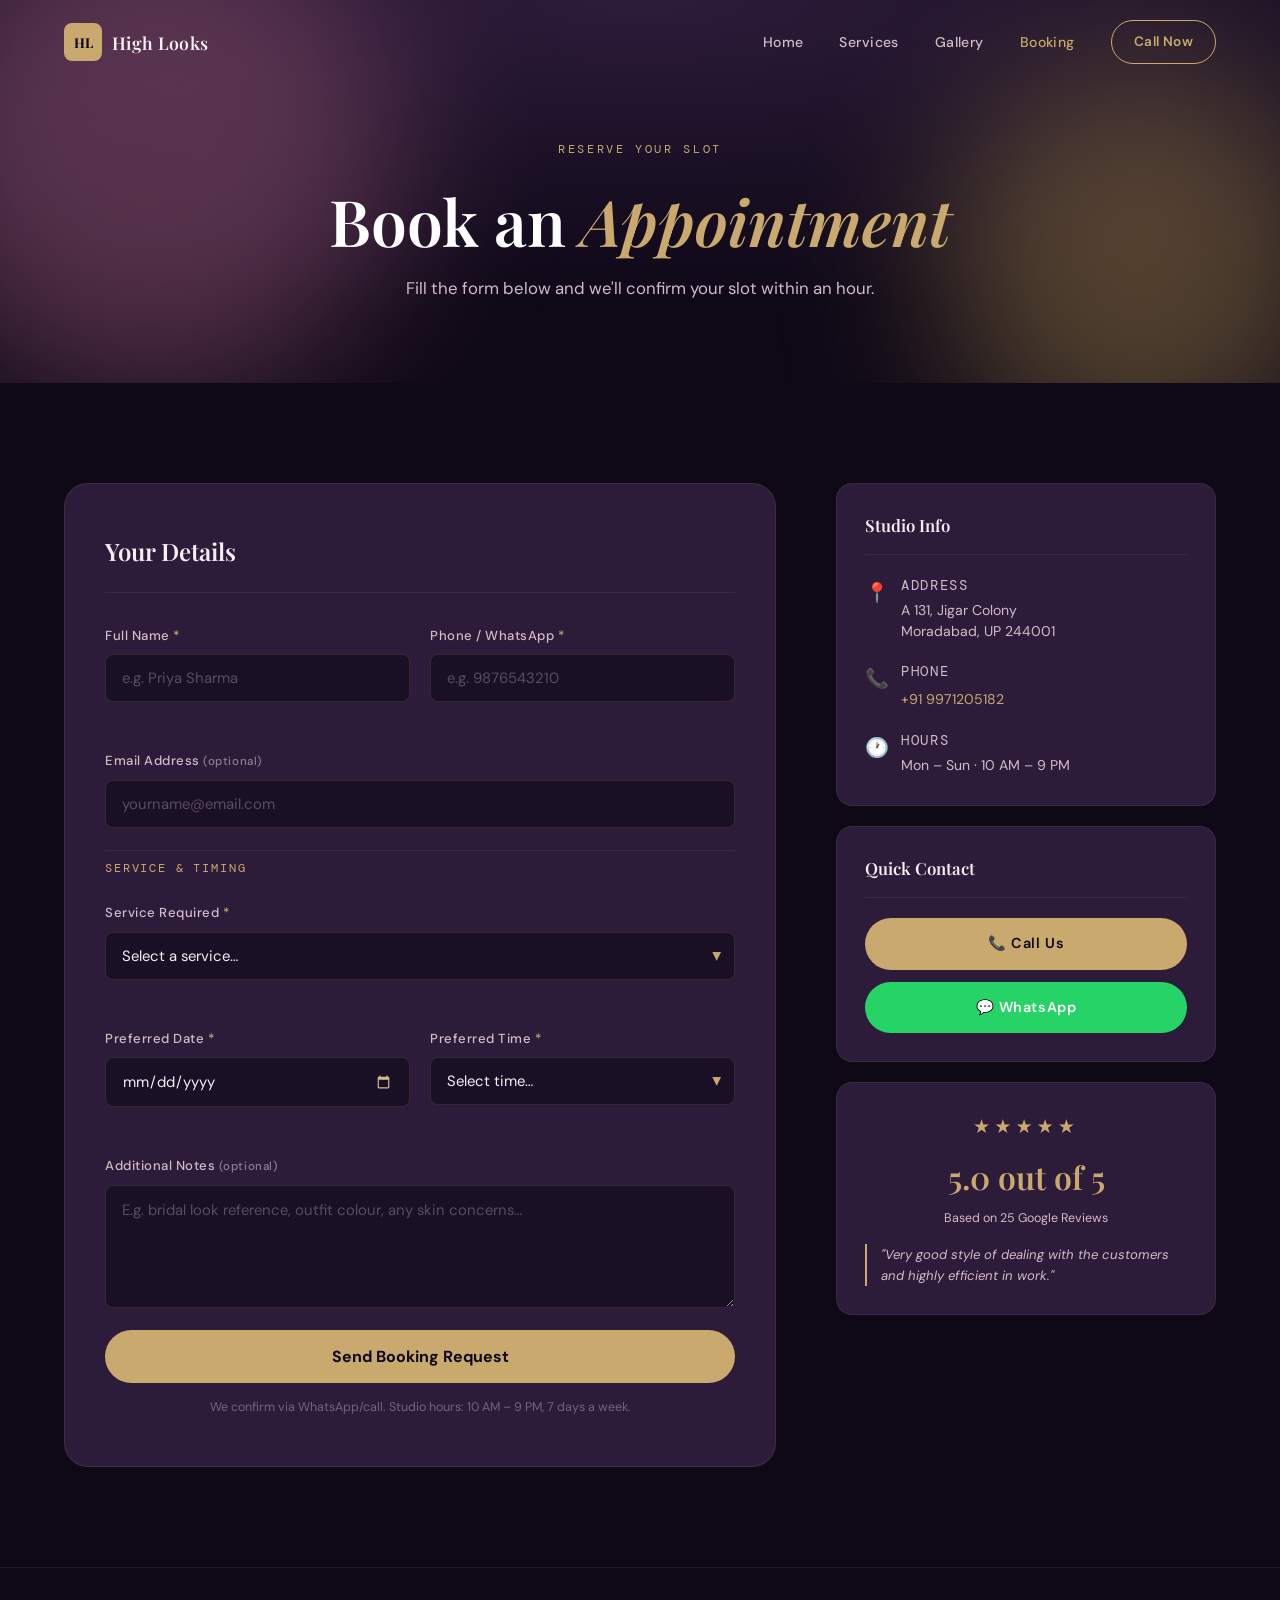
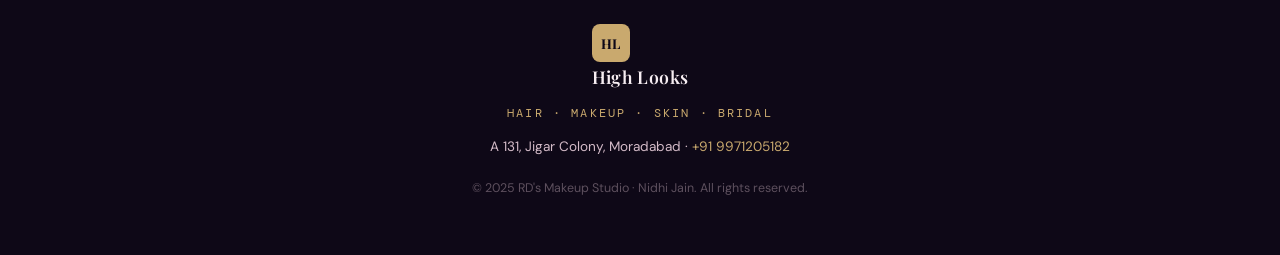
==== commit d2c175fe: "Add files via upload" ====
--- a/booking.html
+++ b/booking.html
@@ -3,7 +3,7 @@
 <head>
   <meta charset="UTF-8" />
   <meta name="viewport" content="width=device-width, initial-scale=1.0" />
-  <title>Book Appointment · High Looks Hair & Makeup Studio</title>
+  <title>Book Appointment · RD's Makeup Studio</title>
   <meta name="description" content="Book an appointment at High Looks Studio, Moradabad. Bridal, hair, skin and beauty services." />
   <link rel="preconnect" href="https://fonts.googleapis.com" />
   <link rel="preconnect" href="https://fonts.gstatic.com" crossorigin />
@@ -25,7 +25,7 @@
         <a href="services.html">Services</a>
         <a href="gallery.html">Gallery</a>
         <a href="booking.html" class="nav-active-page">Booking</a>
-        <a href="tel:+919582501552" class="nav-cta">Call Now</a>
+        <a href="tel:+919971205182" class="nav-cta">Call Now</a>
       </nav>
       <button class="hamburger" id="hamburger" aria-label="Toggle menu">
         <span></span><span></span><span></span>
@@ -71,8 +71,6 @@
         -->
         <form
           id="bookingForm"
-          action="https://formspree.io/f/YOUR_FORMSPREE_ID"
-          method="POST"
           novalidate
         >
           <h2 class="form-heading">Your Details</h2>
@@ -211,7 +209,7 @@
               <span class="bi-icon">📞</span>
               <div>
                 <p class="bi-label">Phone</p>
-                <a href="tel:+919582501552">095825 01552</a>
+                <a href="tel:+919971205182">+91 9971205182</a>
               </div>
             </div>
             <div class="bi-item">
@@ -227,8 +225,8 @@
         <div class="bi-card">
           <h3 class="bi-title">Quick Contact</h3>
           <div class="quick-btns">
-            <a href="tel:+919582501552" class="btn-primary" style="width:100%;text-align:center;">📞 Call Us</a>
-            <a href="https://wa.me/919582501552?text=Hi!%20I'd%20like%20to%20book%20an%20appointment%20at%20High%20Looks%20Studio." target="_blank" class="btn-whatsapp" style="width:100%;text-align:center;">💬 WhatsApp</a>
+            <a href="tel:+919971205182" class="btn-primary" style="width:100%;text-align:center;">📞 Call Us</a>
+            <a href="https://wa.me/919971205182?text=Hi!%20I'd%20like%20to%20book%20an%20appointment%20at%20High%20Looks%20Studio." target="_blank" class="btn-whatsapp" style="width:100%;text-align:center;">💬 WhatsApp</a>
           </div>
         </div>
 
@@ -252,8 +250,8 @@
         <span class="logo-text">High Looks</span>
       </div>
       <p class="footer-tagline">Hair · Makeup · Skin · Bridal</p>
-      <p class="footer-addr">A 131, Jigar Colony, Moradabad · <a href="tel:+919582501552">095825 01552</a></p>
-      <p class="footer-copy">© 2025 High Looks Hair n Makeup Studio. All rights reserved.</p>
+      <p class="footer-addr">A 131, Jigar Colony, Moradabad · <a href="tel:+919971205182">+91 9971205182</a></p>
+      <p class="footer-copy">© 2025 RD's Makeup Studio · Nidhi Jain. All rights reserved.</p>
     </div>
   </footer>
 
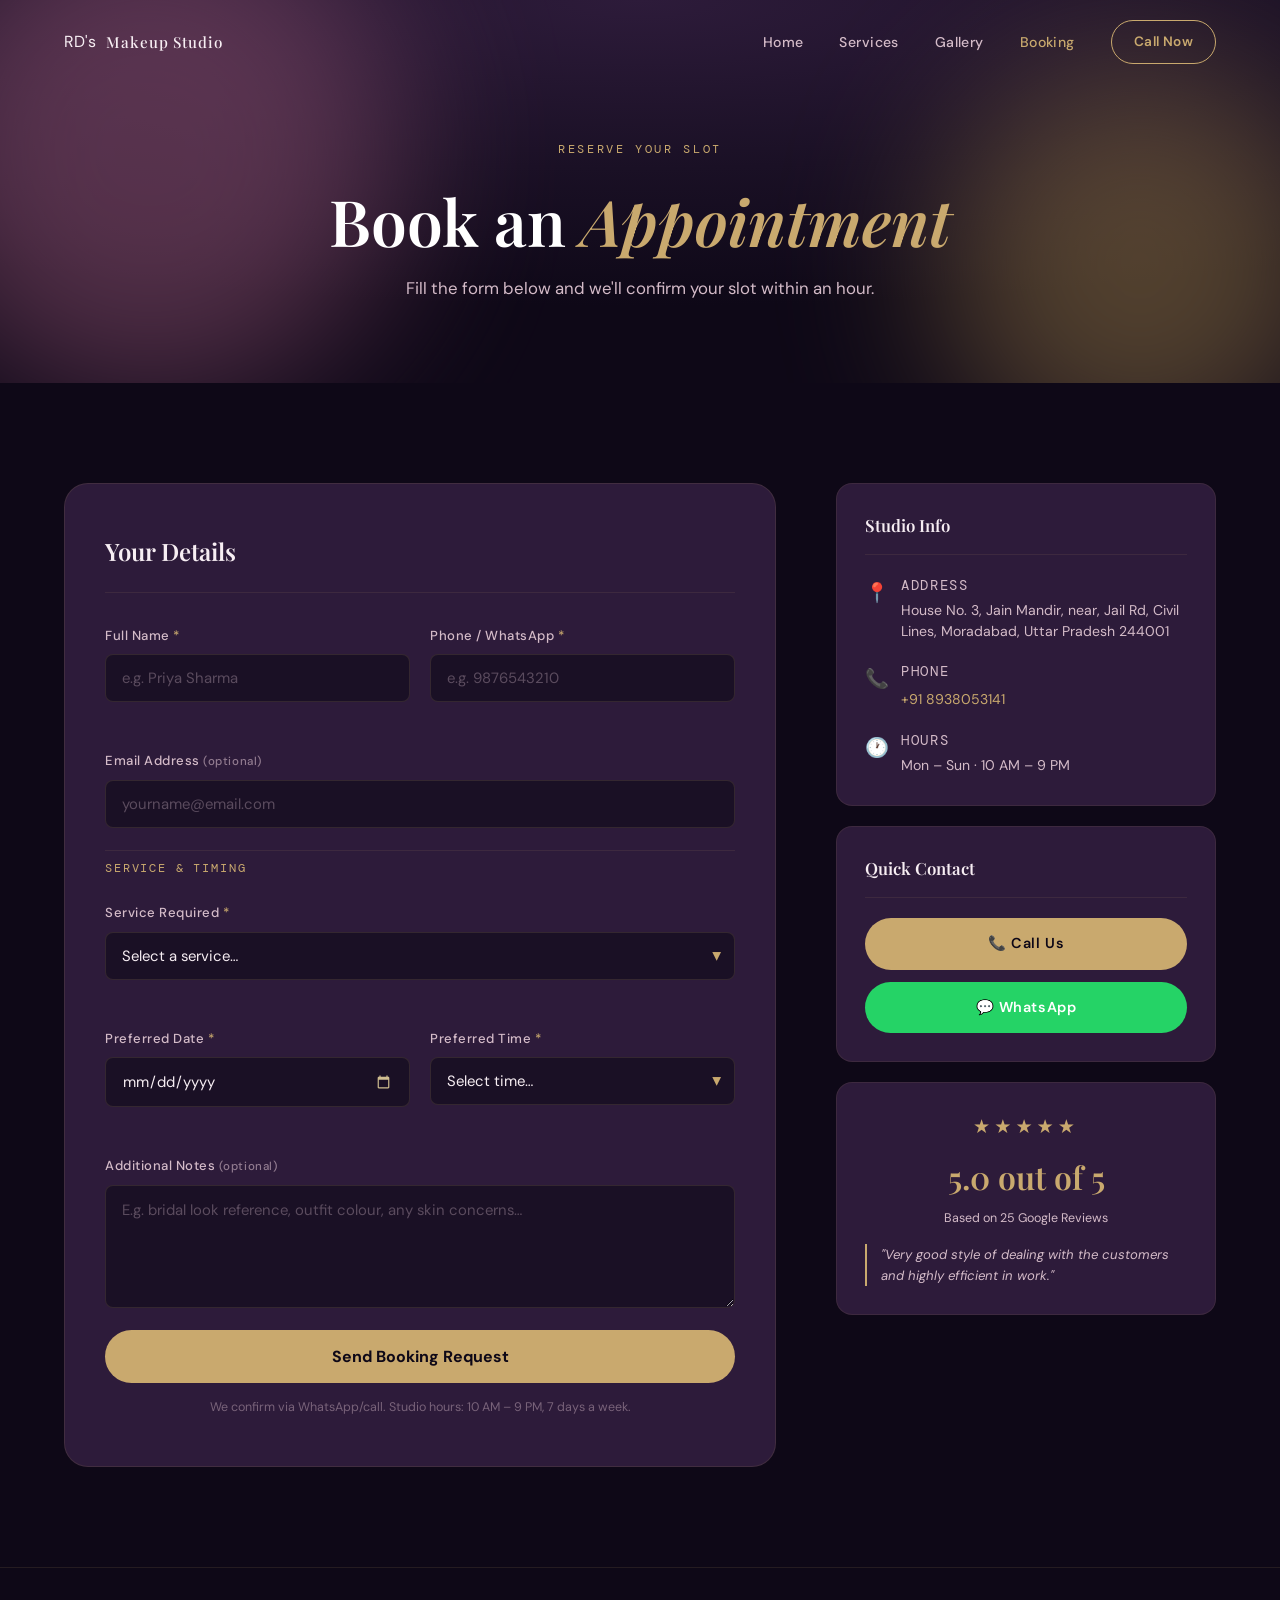
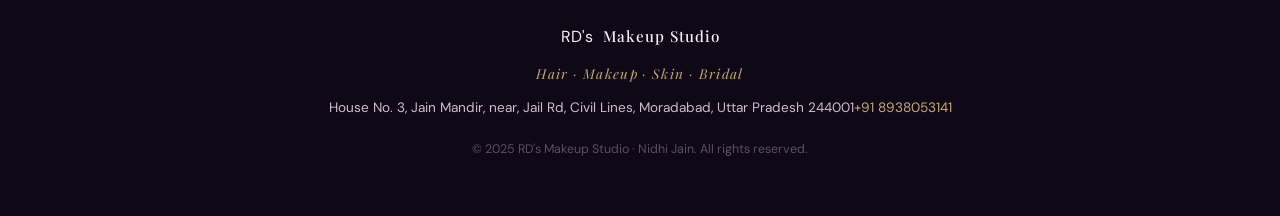
==== commit f72fcf54: "Update booking.html" ====
--- a/booking.html
+++ b/booking.html
@@ -4,7 +4,7 @@
   <meta charset="UTF-8" />
   <meta name="viewport" content="width=device-width, initial-scale=1.0" />
   <title>Book Appointment · RD's Makeup Studio</title>
-  <meta name="description" content="Book an appointment at High Looks Studio, Moradabad. Bridal, hair, skin and beauty services." />
+  <meta name="description" content="Book an appointment at RD's Makeup Studio, Moradabad. Bridal, hair, skin and beauty services." />
   <link rel="preconnect" href="https://fonts.googleapis.com" />
   <link rel="preconnect" href="https://fonts.gstatic.com" crossorigin />
   <link href="https://fonts.googleapis.com/css2?family=Playfair+Display:ital,wght@0,400;0,600;0,700;1,400;1,600&family=DM+Sans:wght@300;400;500;600&family=DM+Mono:wght@400;500&display=swap" rel="stylesheet" />
@@ -17,15 +17,15 @@
   <header id="navbar">
     <div class="nav-inner">
       <a href="index.html" class="logo">
-        <span class="logo-hl">HL</span>
-        <span class="logo-text">High Looks</span>
+        <span class="logo-hl">RD's</span>
+        <span class="logo-text">Makeup Studio</span>
       </a>
       <nav class="nav-links" id="navLinks">
         <a href="index.html">Home</a>
         <a href="services.html">Services</a>
         <a href="gallery.html">Gallery</a>
         <a href="booking.html" class="nav-active-page">Booking</a>
-        <a href="tel:+919971205182" class="nav-cta">Call Now</a>
+        <a href="tel:+918938053141" class="nav-cta">Call Now</a>
       </nav>
       <button class="hamburger" id="hamburger" aria-label="Toggle menu">
         <span></span><span></span><span></span>
@@ -162,7 +162,6 @@
                   <option>5:00 PM</option>
                   <option>6:00 PM</option>
                   <option>7:00 PM</option>
-                  <option>8:00 PM</option>
                 </select>
                 <span class="select-arrow">▾</span>
               </div>
@@ -202,14 +201,14 @@
               <span class="bi-icon">📍</span>
               <div>
                 <p class="bi-label">Address</p>
-                <p>A 131, Jigar Colony<br/>Moradabad, UP 244001</p>
+                <p>House No. 3, Jain Mandir, near, Jail Rd, Civil Lines, Moradabad, Uttar Pradesh 244001</p>
               </div>
             </div>
             <div class="bi-item">
               <span class="bi-icon">📞</span>
               <div>
                 <p class="bi-label">Phone</p>
-                <a href="tel:+919971205182">+91 9971205182</a>
+                <a href="tel:+918938053141">+91 8938053141</a>
               </div>
             </div>
             <div class="bi-item">
@@ -225,8 +224,8 @@
         <div class="bi-card">
           <h3 class="bi-title">Quick Contact</h3>
           <div class="quick-btns">
-            <a href="tel:+919971205182" class="btn-primary" style="width:100%;text-align:center;">📞 Call Us</a>
-            <a href="https://wa.me/919971205182?text=Hi!%20I'd%20like%20to%20book%20an%20appointment%20at%20High%20Looks%20Studio." target="_blank" class="btn-whatsapp" style="width:100%;text-align:center;">💬 WhatsApp</a>
+            <a href="tel:+918938053141" class="btn-primary" style="width:100%;text-align:center;">📞 Call Us</a>
+            <a href="https://wa.me/918938053141?text=Hi!%20I'd%20like%20to%20book%20an%20appointment%20at%20RD's%20Makeup%20Studio." target="_blank" class="btn-whatsapp" style="width:100%;text-align:center;">💬 WhatsApp</a>
           </div>
         </div>
 
@@ -246,11 +245,11 @@
   <footer class="footer">
     <div class="container footer-inner">
       <div class="footer-logo">
-        <span class="logo-hl">HL</span>
-        <span class="logo-text">High Looks</span>
+        <span class="logo-hl">RD's</span>
+        <span class="logo-text">Makeup Studio</span>
       </div>
       <p class="footer-tagline">Hair · Makeup · Skin · Bridal</p>
-      <p class="footer-addr">A 131, Jigar Colony, Moradabad · <a href="tel:+919971205182">+91 9971205182</a></p>
+      <p class="footer-addr">House No. 3, Jain Mandir, near, Jail Rd, Civil Lines, Moradabad, Uttar Pradesh 244001<a href="tel:+918938053141">+91 8938053141</a></p>
       <p class="footer-copy">© 2025 RD's Makeup Studio · Nidhi Jain. All rights reserved.</p>
     </div>
   </footer>
--- a/styles.css
+++ b/styles.css
@@ -1,7 +1,6 @@
 /* ═══════════════════════════════════════════════════
-   HIGH LOOKS HAIR & MAKEUP STUDIO
-   Design tokens + full responsive styles
-   Palette: Deep Plum · Champagne Gold · Blush White
+   RD'S MAKEUP STUDIO · NIDHI JAIN · MORADABAD
+   Deep Plum · Champagne Gold · Bridal Blush
 ═══════════════════════════════════════════════════ */
 
 /* ── TOKENS ──────────────────────────────────────── */
@@ -29,7 +28,7 @@
   --radius-lg: 24px;
   --radius-xl: 40px;
 
-  --shadow-card: 0 4px 24px rgba(0,0,0,0.35);
+  --shadow-card:  0 4px 24px rgba(0,0,0,0.35);
   --shadow-hover: 0 12px 48px rgba(201,169,110,0.18);
 
   --max-w: 1200px;
@@ -53,19 +52,9 @@
 ul { list-style: none; }
 
 /* ── UTILITY ─────────────────────────────────────── */
-.container {
-  max-width: var(--max-w);
-  margin: 0 auto;
-  padding: 0 24px;
-}
-
-.section {
-  padding: var(--section-pad);
-}
-
-.section-dark {
-  background: var(--plum-dark);
-}
+.container { max-width: var(--max-w); margin: 0 auto; padding: 0 24px; }
+.section { padding: var(--section-pad); }
+.section-dark { background: var(--plum-dark); }
 
 .section-eyebrow {
   font-family: var(--ff-mono);
@@ -75,10 +64,7 @@
   color: var(--gold);
   margin-bottom: 14px;
 }
-
-.eyebrow-light {
-  color: var(--gold);
-}
+.eyebrow-light { color: var(--gold); }
 
 .section-title {
   font-family: var(--ff-display);
@@ -88,15 +74,8 @@
   line-height: 1.2;
   margin-bottom: 24px;
 }
-
-.section-title em {
-  font-style: italic;
-  color: var(--gold);
-}
-
-.title-light {
-  color: var(--blush);
-}
+.section-title em { font-style: italic; color: var(--gold); }
+.title-light { color: var(--blush); }
 
 /* ── BUTTONS ─────────────────────────────────────── */
 .btn-primary {
@@ -129,20 +108,9 @@
   letter-spacing: 0.04em;
   transition: border-color 0.25s, color 0.25s, transform 0.2s;
 }
-.btn-ghost:hover {
-  border-color: var(--gold);
-  color: var(--gold);
-  transform: translateY(-2px);
-}
-
-.btn-ghost-light {
-  border-color: rgba(255,255,255,0.2);
-  color: rgba(255,255,255,0.6);
-}
-.btn-ghost-light:hover {
-  border-color: var(--gold);
-  color: var(--gold);
-}
+.btn-ghost:hover { border-color: var(--gold); color: var(--gold); transform: translateY(-2px); }
+.btn-ghost-light { border-color: rgba(255,255,255,0.2); color: rgba(255,255,255,0.6); }
+.btn-ghost-light:hover { border-color: var(--gold); color: var(--gold); }
 
 .btn-whatsapp {
   display: inline-block;
@@ -156,10 +124,7 @@
   letter-spacing: 0.04em;
   transition: background 0.25s, transform 0.2s;
 }
-.btn-whatsapp:hover {
-  background: #1fba58;
-  transform: translateY(-2px);
-}
+.btn-whatsapp:hover { background: #1fba58; transform: translateY(-2px); }
 
 /* ── NAVBAR ──────────────────────────────────────── */
 #navbar {
@@ -169,14 +134,12 @@
   padding: 20px 0;
   transition: background 0.4s, padding 0.4s, box-shadow 0.4s;
 }
-
 #navbar.scrolled {
   background: rgba(14, 8, 23, 0.92);
   backdrop-filter: blur(16px);
   padding: 14px 0;
   box-shadow: 0 2px 24px rgba(0,0,0,0.4);
 }
-
 .nav-inner {
   max-width: var(--max-w);
   margin: 0 auto;
@@ -185,41 +148,25 @@
   align-items: center;
   justify-content: space-between;
 }
-
-.logo {
-  display: flex;
-  align-items: center;
-  gap: 10px;
-}
-
-.logo-hl {
-  width: 38px;
-  height: 38px;
-  background: var(--gold);
-  color: var(--plum-deepest);
-  font-family: var(--ff-display);
-  font-size: 0.85rem;
+.logo { display: flex; align-items: center; gap: 10px; }
+
+.logo-rd {
+  font-family: var(--ff-display);
+  font-size: 1.2rem;
   font-weight: 700;
-  border-radius: var(--radius-sm);
-  display: grid;
-  place-items: center;
-  flex-shrink: 0;
-}
-
+  color: var(--gold);
+  letter-spacing: 0.02em;
+  line-height: 1;
+}
 .logo-text {
   font-family: var(--ff-display);
-  font-size: 1.1rem;
-  font-weight: 600;
+  font-size: 0.95rem;
+  font-weight: 500;
   color: var(--blush);
-  letter-spacing: 0.02em;
-}
-
-.nav-links {
-  display: flex;
-  align-items: center;
-  gap: 36px;
-}
-
+  letter-spacing: 0.06em;
+}
+
+.nav-links { display: flex; align-items: center; gap: 36px; }
 .nav-links a {
   font-size: 0.88rem;
   font-weight: 500;
@@ -227,9 +174,7 @@
   letter-spacing: 0.03em;
   transition: color 0.2s;
 }
-
 .nav-links a:hover { color: var(--gold); }
-
 .nav-links .nav-cta {
   padding: 10px 22px;
   background: transparent;
@@ -240,11 +185,7 @@
   font-weight: 600;
   transition: background 0.25s, color 0.25s;
 }
-
-.nav-links .nav-cta:hover {
-  background: var(--gold);
-  color: var(--plum-deepest);
-}
+.nav-links .nav-cta:hover { background: var(--gold); color: var(--plum-deepest); }
 
 .hamburger {
   display: none;
@@ -255,11 +196,9 @@
   cursor: pointer;
   padding: 4px;
 }
-
 .hamburger span {
   display: block;
-  width: 24px;
-  height: 2px;
+  width: 24px; height: 2px;
   background: var(--blush);
   border-radius: 2px;
   transition: transform 0.3s, opacity 0.3s;
@@ -289,42 +228,76 @@
   filter: blur(80px);
   opacity: 0.55;
 }
-
-.orb1 {
-  width: 500px; height: 500px;
-  background: var(--mauve);
-  top: -100px; left: -100px;
-  animation: drift 18s ease-in-out infinite alternate;
-}
-
-.orb2 {
-  width: 400px; height: 400px;
-  background: var(--gold-dim);
-  bottom: -80px; right: -60px;
-  animation: drift 22s ease-in-out infinite alternate-reverse;
-}
-
-.orb3 {
-  width: 300px; height: 300px;
-  background: var(--plum-soft);
-  top: 50%; left: 60%;
-  transform: translate(-50%, -50%);
-  animation: drift 15s ease-in-out infinite alternate;
-}
+.orb1 { width: 500px; height: 500px; background: var(--mauve); top: -100px; left: -100px; animation: drift 18s ease-in-out infinite alternate; }
+.orb2 { width: 400px; height: 400px; background: var(--gold-dim); bottom: -80px; right: -60px; animation: drift 22s ease-in-out infinite alternate-reverse; }
+.orb3 { width: 300px; height: 300px; background: var(--plum-soft); top: 50%; left: 60%; transform: translate(-50%,-50%); animation: drift 15s ease-in-out infinite alternate; }
 
 @keyframes drift {
-  from { transform: translate(0, 0); }
-  to   { transform: translate(40px, 30px); }
+  from { transform: translate(0,0); }
+  to   { transform: translate(40px,30px); }
 }
 
 .hero-grain {
-  position: absolute;
-  inset: 0;
+  position: absolute; inset: 0;
   background-image: url("data:image/svg+xml,%3Csvg viewBox='0 0 256 256' xmlns='http://www.w3.org/2000/svg'%3E%3Cfilter id='noise'%3E%3CfeTurbulence type='fractalNoise' baseFrequency='0.9' numOctaves='4' stitchTiles='stitch'/%3E%3C/filter%3E%3Crect width='100%25' height='100%25' filter='url(%23noise)' opacity='0.04'/%3E%3C/svg%3E");
   opacity: 0.4;
   pointer-events: none;
 }
 
+/* ── BIG BLURRED LOGO WATERMARK ─────────────────── */
+.hero-logo-watermark {
+  position: absolute;
+  inset: 0;
+  display: flex;
+  flex-direction: column;
+  align-items: center;
+  justify-content: center;
+  pointer-events: none;
+  z-index: 1;
+  gap: 0;
+}
+
+.watermark-rds {
+  font-family: var(--ff-display);
+  font-size: clamp(8rem, 22vw, 22rem);
+  font-weight: 700;
+  font-style: italic;
+  color: rgba(201, 169, 110, 0.07);
+  letter-spacing: -0.02em;
+  line-height: 0.85;
+  filter: blur(2px);
+  user-select: none;
+  animation: watermarkDrift 25s ease-in-out infinite alternate;
+}
+
+.watermark-makeup {
+  font-family: var(--ff-mono);
+  font-size: clamp(1.5rem, 5vw, 5rem);
+  font-weight: 500;
+  color: rgba(201, 169, 110, 0.05);
+  letter-spacing: 0.6em;
+  line-height: 1;
+  filter: blur(1px);
+  user-select: none;
+}
+
+.watermark-studio {
+  font-family: var(--ff-mono);
+  font-size: clamp(0.8rem, 2vw, 2rem);
+  font-weight: 400;
+  color: rgba(201, 169, 110, 0.04);
+  letter-spacing: 0.8em;
+  line-height: 1;
+  filter: blur(1px);
+  user-select: none;
+}
+
+@keyframes watermarkDrift {
+  from { transform: scale(1) translateY(0); opacity: 0.8; }
+  to   { transform: scale(1.04) translateY(-12px); opacity: 1; }
+}
+
+/* ── HERO CONTENT ────────────────────────────────── */
 .hero-content {
   position: relative;
   z-index: 2;
@@ -353,12 +326,7 @@
   opacity: 0;
   animation: fadeUp 0.9s 0.4s forwards;
 }
-
-.hero-title em {
-  display: block;
-  font-style: italic;
-  color: var(--gold-light);
-}
+.hero-title em { display: block; font-style: italic; color: var(--gold-light); }
 
 .hero-sub {
   font-size: 1.05rem;
@@ -383,43 +351,19 @@
   display: flex;
   align-items: center;
   justify-content: center;
-  gap: 32px;
+  gap: 28px;
+  flex-wrap: wrap;
   opacity: 0;
   animation: fadeUp 0.9s 0.9s forwards;
 }
-
-.stat {
-  display: flex;
-  flex-direction: column;
-  align-items: center;
-  gap: 4px;
-}
-
-.stat-num {
-  font-family: var(--ff-display);
-  font-size: 2.2rem;
-  font-weight: 600;
-  color: var(--gold);
-  line-height: 1;
-}
-
-.stat-lbl {
-  font-size: 0.72rem;
-  letter-spacing: 0.14em;
-  text-transform: uppercase;
-  color: var(--blush-dim);
-}
-
-.stat-divider {
-  width: 1px;
-  height: 40px;
-  background: rgba(201,169,110,0.25);
-}
+.stat { display: flex; flex-direction: column; align-items: center; gap: 4px; }
+.stat-num { font-family: var(--ff-display); font-size: 2rem; font-weight: 600; color: var(--gold); line-height: 1; }
+.stat-lbl { font-size: 0.68rem; letter-spacing: 0.14em; text-transform: uppercase; color: var(--blush-dim); }
+.stat-divider { width: 1px; height: 36px; background: rgba(201,169,110,0.25); }
 
 .hero-scroll-cue {
   position: absolute;
-  bottom: 32px;
-  left: 50%;
+  bottom: 32px; left: 50%;
   transform: translateX(-50%);
   display: flex;
   flex-direction: column;
@@ -428,26 +372,13 @@
   opacity: 0;
   animation: fadeUp 1s 1.2s forwards;
 }
-
-.hero-scroll-cue span {
-  font-size: 0.68rem;
-  letter-spacing: 0.18em;
-  text-transform: uppercase;
-  color: var(--blush-dim);
-}
-
-.scroll-line {
-  width: 1px;
-  height: 40px;
-  background: linear-gradient(to bottom, var(--gold), transparent);
-  animation: scrollPulse 2s ease-in-out infinite;
-}
+.hero-scroll-cue span { font-size: 0.68rem; letter-spacing: 0.18em; text-transform: uppercase; color: var(--blush-dim); }
+.scroll-line { width: 1px; height: 40px; background: linear-gradient(to bottom, var(--gold), transparent); animation: scrollPulse 2s ease-in-out infinite; }
 
 @keyframes scrollPulse {
   0%, 100% { opacity: 0.4; transform: scaleY(1); }
   50%       { opacity: 1;   transform: scaleY(1.2); }
 }
-
 @keyframes fadeUp {
   from { opacity: 0; transform: translateY(24px); }
   to   { opacity: 1; transform: translateY(0); }
@@ -461,180 +392,292 @@
   padding: 18px 0;
   overflow: hidden;
 }
-
 .marquee-track {
   display: flex;
   align-items: center;
-  gap: 0;
   white-space: nowrap;
   animation: marquee 28s linear infinite;
   width: max-content;
 }
-
-.marquee-track span {
-  font-family: var(--ff-display);
-  font-size: 0.95rem;
-  font-style: italic;
-  color: var(--gold);
-  letter-spacing: 0.04em;
-  padding: 0 28px;
-}
-
-.marquee-track .dot {
-  font-size: 0.6rem;
-  color: var(--mauve);
-  padding: 0;
-}
-
-@keyframes marquee {
-  from { transform: translateX(0); }
-  to   { transform: translateX(-50%); }
-}
-
-@media (prefers-reduced-motion: reduce) {
-  .marquee-track { animation: none; }
-}
-
-/* ── ABOUT ───────────────────────────────────────── */
-.about-grid {
-  display: grid;
-  grid-template-columns: 1fr 1fr;
-  gap: 72px;
-  align-items: center;
-}
-
-.about-visual {
-  position: relative;
-}
+.marquee-track span { font-family: var(--ff-display); font-size: 0.95rem; font-style: italic; color: var(--gold); letter-spacing: 0.04em; padding: 0 28px; }
+.marquee-track .dot { font-size: 0.6rem; color: var(--mauve); padding: 0; }
+@keyframes marquee { from { transform: translateX(0); } to { transform: translateX(-50%); } }
+@media (prefers-reduced-motion: reduce) { .marquee-track { animation: none; } }
+
+/* ── ABOUT / LOGO DISPLAY ────────────────────────── */
+.about-grid { display: grid; grid-template-columns: 1fr 1fr; gap: 72px; align-items: center; }
+.about-visual { position: relative; }
 
 .about-card-main {
   background: var(--plum-mid);
-  border: 1px solid rgba(201,169,110,0.15);
+  border: 1px solid rgba(201,169,110,0.2);
   border-radius: var(--radius-lg);
   aspect-ratio: 4/5;
   overflow: hidden;
   position: relative;
 }
 
-.about-img-art {
+.about-logo-display {
   position: absolute;
   inset: 0;
   display: flex;
+  flex-direction: column;
   align-items: center;
   justify-content: center;
-  background: radial-gradient(ellipse at 50% 50%, #3d204f 0%, #1a1025 100%);
-}
-
-.art-circle {
-  position: absolute;
-  border-radius: 50%;
-  border: 1px solid rgba(201,169,110,0.2);
-}
-.c1 { width: 280px; height: 280px; }
-.c2 { width: 200px; height: 200px; border-color: rgba(139,80,112,0.3); }
-.c3 { width: 120px; height: 120px; border-color: rgba(201,169,110,0.5); }
-
-.art-line {
-  position: absolute;
-  background: rgba(201,169,110,0.12);
-}
-.l1 { width: 2px; height: 100%; top: 0; left: 50%; }
-.l2 { width: 100%; height: 2px; top: 50%; left: 0; }
-
-.art-center-icon {
-  position: relative;
-  font-size: 3rem;
+  background: radial-gradient(ellipse at 50% 50%, #2a1038 0%, #1a1025 100%);
+  padding: 32px;
+  gap: 6px;
+}
+
+.logo-flourish-top, .logo-flourish-bot {
+  font-size: 2rem;
   color: var(--gold);
-  z-index: 2;
-  animation: rotateSlow 20s linear infinite;
-}
-
-@keyframes rotateSlow {
-  from { transform: rotate(0deg); }
-  to   { transform: rotate(360deg); }
+  opacity: 0.6;
+}
+
+.logo-big-rd {
+  font-family: var(--ff-display);
+  font-size: clamp(4rem, 8vw, 7rem);
+  font-weight: 700;
+  color: var(--white);
+  letter-spacing: -0.02em;
+  line-height: 0.9;
+  text-shadow: 0 0 60px rgba(201,169,110,0.3);
+}
+
+.logo-big-makeup {
+  font-family: var(--ff-display);
+  font-size: clamp(1.1rem, 2.5vw, 1.8rem);
+  font-weight: 600;
+  color: var(--gold);
+  letter-spacing: 0.15em;
+  line-height: 1.2;
+}
+
+.logo-big-studio {
+  font-family: var(--ff-mono);
+  font-size: clamp(0.55rem, 1.2vw, 0.85rem);
+  color: var(--blush-dim);
+  letter-spacing: 0.45em;
+  line-height: 2;
+  border-top: 1px solid rgba(201,169,110,0.25);
+  border-bottom: 1px solid rgba(201,169,110,0.25);
+  padding: 8px 0;
+  width: 100%;
+  text-align: center;
+}
+
+.logo-tagline-small {
+  font-family: var(--ff-display);
+  font-size: clamp(0.55rem, 1.1vw, 0.75rem);
+  color: var(--gold-dim);
+  letter-spacing: 0.12em;
+  text-transform: uppercase;
+  font-style: italic;
+  margin-top: 4px;
 }
 
 .about-badge {
   position: absolute;
-  bottom: 32px;
-  left: -20px;
+  bottom: 32px; left: -20px;
   background: var(--plum-deepest);
   border: 1px solid rgba(201,169,110,0.3);
   border-radius: var(--radius-md);
   padding: 12px 20px;
   box-shadow: var(--shadow-card);
 }
-
-.badge-stars {
-  display: block;
-  color: var(--gold);
-  font-size: 0.9rem;
-  letter-spacing: 3px;
-  margin-bottom: 4px;
-}
-
-.badge-text {
-  font-size: 0.75rem;
-  color: var(--blush-dim);
-  font-family: var(--ff-mono);
-}
+.badge-stars { display: block; color: var(--gold); font-size: 0.9rem; letter-spacing: 3px; margin-bottom: 4px; }
+.badge-text { font-size: 0.75rem; color: var(--blush-dim); font-family: var(--ff-mono); }
 
 .about-badge-2 {
   position: absolute;
-  top: 28px;
-  right: -20px;
+  top: 28px; right: -20px;
   background: var(--gold);
   color: var(--plum-deepest);
   border-radius: var(--radius-md);
   padding: 10px 18px;
   box-shadow: 0 8px 24px rgba(201,169,110,0.3);
 }
-
-.badge-text-2 {
-  font-size: 0.78rem;
+.badge-text-2 { font-size: 0.78rem; font-weight: 700; font-family: var(--ff-mono); letter-spacing: 0.06em; }
+
+.about-copy { max-width: 540px; }
+.about-body { color: var(--text-body); font-size: 1rem; margin-bottom: 18px; line-height: 1.75; }
+.about-highlights { margin: 28px 0 36px; display: flex; flex-direction: column; gap: 12px; }
+.about-highlights li { display: flex; align-items: center; gap: 12px; font-size: 0.92rem; color: var(--blush-dim); }
+.hi-icon { color: var(--gold); font-size: 0.7rem; }
+
+/* ── INSTAGRAM SECTION ───────────────────────────── */
+.insta-grid {
+  display: grid;
+  grid-template-columns: repeat(3, 1fr);
+  gap: 20px;
+}
+
+.insta-card {
+  border-radius: var(--radius-md);
+  overflow: hidden;
+  border: 1px solid rgba(201,169,110,0.12);
+  transition: transform 0.3s, box-shadow 0.3s, border-color 0.3s;
+  cursor: default;
+}
+.insta-card:hover {
+  transform: translateY(-6px);
+  box-shadow: 0 16px 48px rgba(0,0,0,0.5);
+  border-color: rgba(201,169,110,0.35);
+}
+.insta-card.featured-post { border-color: rgba(201,169,110,0.3); }
+
+.insta-img {
+  position: relative;
+  aspect-ratio: 1;
+  overflow: hidden;
+}
+
+/* Bridal look gradients — rich, realistic tones */
+.insta-img-1 {
+  background: 
+    radial-gradient(ellipse at 30% 20%, rgba(180,60,60,0.4) 0%, transparent 50%),
+    radial-gradient(ellipse at 70% 80%, rgba(120,30,60,0.5) 0%, transparent 55%),
+    linear-gradient(160deg, #3d0a1a 0%, #7a1830 30%, #c44060 55%, #9c2040 75%, #4a0f20 100%);
+}
+/* Deep red lehenga bridal */
+.insta-img-2 {
+  background: 
+    radial-gradient(ellipse at 50% 30%, rgba(200,160,80,0.25) 0%, transparent 45%),
+    radial-gradient(ellipse at 20% 70%, rgba(80,20,40,0.6) 0%, transparent 50%),
+    linear-gradient(145deg, #1a0a10 0%, #5a1520 25%, #9a2535 50%, #7a3050 70%, #2d0f1a 100%);
+}
+/* Smiling bridal with nose ring */
+.insta-img-3 {
+  background: 
+    radial-gradient(ellipse at 60% 25%, rgba(210,170,90,0.3) 0%, transparent 40%),
+    radial-gradient(ellipse at 30% 75%, rgba(100,40,20,0.5) 0%, transparent 50%),
+    linear-gradient(155deg, #2a1008 0%, #7a3015 28%, #c06030 55%, #9a4820 72%, #3a1508 100%);
+}
+/* Summer offer — warm cream/orange */
+.insta-img-4 {
+  background: 
+    linear-gradient(135deg, #f5e6c0 0%, #f0d090 30%, #e8b060 65%, #d4903a 100%);
+}
+/* Party look 1 — silver/white lehenga */
+.insta-img-5 {
+  background: 
+    radial-gradient(ellipse at 40% 30%, rgba(220,200,200,0.3) 0%, transparent 45%),
+    radial-gradient(ellipse at 70% 80%, rgba(60,20,80,0.4) 0%, transparent 50%),
+    linear-gradient(150deg, #181020 0%, #3a1840 30%, #6a3060 55%, #8a5070 75%, #4a2050 100%);
+}
+/* Party look 2 — teal/gold */
+.insta-img-6 {
+  background: 
+    radial-gradient(ellipse at 30% 25%, rgba(180,140,60,0.3) 0%, transparent 45%),
+    radial-gradient(ellipse at 65% 75%, rgba(20,60,60,0.5) 0%, transparent 50%),
+    linear-gradient(150deg, #0a1e1e 0%, #1a4a3a 28%, #2e7060 52%, #4a9080 70%, #1a3530 100%);
+}
+
+/* Silhouette / pose art layered on top */
+.insta-img::before {
+  content: '';
+  position: absolute; inset: 0;
+  background-image: 
+    radial-gradient(circle at 50% 60%, rgba(0,0,0,0.25) 20%, transparent 70%),
+    radial-gradient(ellipse at 50% 0%, rgba(201,169,110,0.12) 0%, transparent 50%);
+  z-index: 1;
+}
+
+.insta-overlay {
+  position: absolute;
+  bottom: 0; left: 0; right: 0;
+  padding: 16px;
+  background: linear-gradient(to top, rgba(14,8,23,0.85) 0%, transparent 100%);
+  z-index: 2;
+  display: flex;
+  align-items: flex-end;
+}
+.insta-tag {
+  font-family: var(--ff-mono);
+  font-size: 0.68rem;
+  letter-spacing: 0.12em;
+  text-transform: uppercase;
+  color: var(--gold);
+  background: rgba(14,8,23,0.6);
+  padding: 4px 10px;
+  border-radius: 20px;
+  border: 1px solid rgba(201,169,110,0.25);
+}
+
+/* Special offer card inside the instagram post */
+.insta-offer-card {
+  position: absolute; inset: 0;
+  display: flex;
+  flex-direction: column;
+  align-items: center;
+  justify-content: center;
+  z-index: 3;
+  padding: 24px;
+  gap: 6px;
+}
+.offer-logo {
+  font-family: var(--ff-display);
+  font-size: 1.6rem;
   font-weight: 700;
+  color: var(--plum-deepest);
+  border-bottom: 2px solid var(--plum-deepest);
+  padding-bottom: 6px;
+  margin-bottom: 4px;
+}
+.offer-headline {
+  font-family: var(--ff-body);
+  font-size: 0.75rem;
+  font-weight: 700;
+  color: var(--plum-deepest);
+  letter-spacing: 0.15em;
+  text-transform: uppercase;
+}
+.offer-sub {
+  font-family: var(--ff-display);
+  font-size: 1.8rem;
+  font-weight: 700;
+  color: var(--plum-deepest);
+  line-height: 1;
+}
+.offer-detail {
+  font-size: 0.75rem;
+  color: var(--plum-dark);
+  text-align: center;
+  font-weight: 500;
+}
+.offer-min {
   font-family: var(--ff-mono);
+  font-size: 0.65rem;
+  color: var(--plum-soft);
   letter-spacing: 0.06em;
 }
-
-.about-copy {
-  max-width: 540px;
-}
-
-.about-body {
-  color: var(--text-body);
-  font-size: 1rem;
-  margin-bottom: 18px;
-  line-height: 1.75;
-}
-
-.about-highlights {
-  margin: 28px 0 36px;
+.offer-btn {
+  margin-top: 8px;
+  background: var(--plum-deepest);
+  color: var(--gold);
+  font-size: 0.65rem;
+  font-weight: 600;
+  padding: 8px 14px;
+  border-radius: 20px;
+  letter-spacing: 0.04em;
+  text-align: center;
+  transition: background 0.2s;
+}
+.offer-btn:hover { background: var(--plum-mid); }
+
+.insta-meta {
+  padding: 12px 16px;
+  background: var(--plum-mid);
   display: flex;
   flex-direction: column;
-  gap: 12px;
-}
-
-.about-highlights li {
-  display: flex;
-  align-items: center;
-  gap: 12px;
-  font-size: 0.92rem;
-  color: var(--blush-dim);
-}
-
-.hi-icon {
-  color: var(--gold);
-  font-size: 0.7rem;
-}
+  gap: 2px;
+}
+.insta-studio { font-size: 0.8rem; font-weight: 600; color: var(--blush); }
+.insta-loc { font-size: 0.72rem; color: var(--blush-dim); }
 
 /* ── SERVICES ────────────────────────────────────── */
-.services-intro {
-  color: var(--text-body);
-  font-size: 1.05rem;
-  max-width: 500px;
-  margin-bottom: 56px;
-}
+.services-intro { color: var(--text-body); font-size: 1.05rem; max-width: 500px; margin-bottom: 56px; }
 
 .services-grid {
   display: grid;
@@ -649,90 +692,43 @@
   padding: 28px 24px;
   position: relative;
   transition: border-color 0.3s, transform 0.3s, box-shadow 0.3s;
-  cursor: default;
-}
-
+}
 .service-card:hover {
   border-color: rgba(201,169,110,0.4);
   transform: translateY(-6px);
   box-shadow: var(--shadow-hover);
 }
-
 .service-card.featured {
   background: linear-gradient(135deg, #2d1b3a 0%, #3d1f4e 100%);
   border-color: rgba(201,169,110,0.35);
 }
 
-.sc-icon {
-  font-size: 2rem;
+.sc-icon { font-size: 2rem; margin-bottom: 16px; display: block; }
+.service-card h3 { font-family: var(--ff-display); font-size: 1.1rem; font-weight: 600; color: var(--blush); margin-bottom: 10px; }
+.service-card p { font-size: 0.85rem; color: var(--text-body); line-height: 1.65; }
+.sc-tag {
+  position: absolute; top: 16px; right: 16px;
+  font-size: 0.65rem; font-family: var(--ff-mono); letter-spacing: 0.1em;
+  text-transform: uppercase;
+  background: var(--gold); color: var(--plum-deepest);
+  padding: 4px 10px; border-radius: 20px; font-weight: 600;
+}
+
+.package-price {
+  font-family: var(--ff-display);
+  font-size: 1rem;
+  color: var(--gold);
   margin-bottom: 16px;
-  display: block;
-}
-
-.service-card h3 {
-  font-family: var(--ff-display);
-  font-size: 1.1rem;
   font-weight: 600;
-  color: var(--blush);
-  margin-bottom: 10px;
-}
-
-.service-card p {
-  font-size: 0.85rem;
-  color: var(--text-body);
-  line-height: 1.65;
-}
-
-.sc-tag {
-  position: absolute;
-  top: 16px;
-  right: 16px;
-  font-size: 0.65rem;
-  font-family: var(--ff-mono);
-  letter-spacing: 0.1em;
-  text-transform: uppercase;
-  background: var(--gold);
-  color: var(--plum-deepest);
-  padding: 4px 10px;
-  border-radius: 20px;
-  font-weight: 600;
 }
 
 /* ── REVIEWS ─────────────────────────────────────── */
-.rating-hero {
-  display: flex;
-  align-items: center;
-  gap: 24px;
-  margin-bottom: 52px;
-}
-
-.big-rating {
-  font-family: var(--ff-display);
-  font-size: 6rem;
-  font-weight: 600;
-  color: var(--gold);
-  line-height: 1;
-}
-
-.star-row {
-  font-size: 1.5rem;
-  color: var(--gold);
-  letter-spacing: 4px;
-  margin-bottom: 6px;
-}
-
-.rating-right p {
-  color: var(--blush-dim);
-  font-size: 0.85rem;
-}
-
-.reviews-grid {
-  display: grid;
-  grid-template-columns: repeat(3, 1fr);
-  gap: 24px;
-  margin-bottom: 44px;
-}
-
+.rating-hero { display: flex; align-items: center; gap: 24px; margin-bottom: 52px; }
+.big-rating { font-family: var(--ff-display); font-size: 6rem; font-weight: 600; color: var(--gold); line-height: 1; }
+.star-row { font-size: 1.5rem; color: var(--gold); letter-spacing: 4px; margin-bottom: 6px; }
+.rating-right p { color: var(--blush-dim); font-size: 0.85rem; }
+
+.reviews-grid { display: grid; grid-template-columns: repeat(3, 1fr); gap: 24px; margin-bottom: 44px; }
 .review-card {
   background: var(--plum-mid);
   border: 1px solid rgba(201,169,110,0.1);
@@ -740,168 +736,30 @@
   padding: 28px;
   transition: border-color 0.3s, transform 0.3s;
 }
-
-.review-card:hover {
-  border-color: rgba(201,169,110,0.3);
-  transform: translateY(-4px);
-}
-
-.rev-stars {
-  color: var(--gold);
-  font-size: 0.95rem;
-  letter-spacing: 3px;
-  margin-bottom: 16px;
-}
-
-.rev-body {
-  font-size: 0.9rem;
-  color: var(--text-body);
-  line-height: 1.7;
-  margin-bottom: 22px;
-  font-style: italic;
-}
-
-.rev-author {
-  display: flex;
-  align-items: center;
-  gap: 12px;
-}
-
+.review-card:hover { border-color: rgba(201,169,110,0.3); transform: translateY(-4px); }
+.rev-stars { color: var(--gold); font-size: 0.95rem; letter-spacing: 3px; margin-bottom: 16px; }
+.rev-body { font-size: 0.9rem; color: var(--text-body); line-height: 1.7; margin-bottom: 22px; font-style: italic; }
+.rev-author { display: flex; align-items: center; gap: 12px; }
 .rev-avatar {
-  width: 38px;
-  height: 38px;
-  border-radius: 50%;
-  background: var(--plum-soft);
-  color: var(--gold);
-  font-family: var(--ff-display);
-  font-size: 1rem;
-  font-weight: 600;
-  display: grid;
-  place-items: center;
-  flex-shrink: 0;
-}
-
-.rev-name {
-  font-size: 0.88rem;
-  font-weight: 600;
-  color: var(--blush);
-}
-
-.rev-via {
-  font-size: 0.75rem;
-  color: var(--blush-dim);
-}
-
-/* ── GALLERY STRIP ───────────────────────────────── */
-.gallery-strip {
-  display: grid;
-  grid-template-columns: repeat(5, 1fr);
-  height: 340px;
-}
-
-.gallery-item {
-  background-size: cover;
-  background-position: center;
-  position: relative;
-  overflow: hidden;
-  transition: flex 0.5s ease;
-  cursor: default;
-}
-
-.gallery-item::after {
-  content: '';
-  position: absolute;
-  inset: 0;
-  background: linear-gradient(to top, rgba(14,8,23,0.6) 0%, transparent 60%);
-  transition: opacity 0.3s;
-}
-
-.gallery-item:hover::after { opacity: 0.4; }
-
-/* Gradient art for each gallery item */
-.gi1 {
-  background: linear-gradient(135deg, #4a1942 0%, #8b3060 40%, #c9609a 100%);
-}
-.gi2 {
-  background: linear-gradient(135deg, #1a3a4a 0%, #2d5f6a 40%, #5a9aaa 100%);
-}
-.gi3 {
-  background: linear-gradient(135deg, #3a1a0e 0%, #7a3c1c 40%, #c9804e 100%);
-}
-.gi4 {
-  background: linear-gradient(135deg, #1a1a3a 0%, #3d3080 40%, #7060c9 100%);
-}
-.gi5 {
-  background: linear-gradient(135deg, #0e2a1a 0%, #1a5a3d 40%, #4a9a70 100%);
-}
-
-/* Each gallery item gets an overlay pattern for texture */
-.gallery-item::before {
-  content: '';
-  position: absolute;
-  inset: 0;
-  background-image: 
-    radial-gradient(circle at 30% 70%, rgba(201,169,110,0.15) 0%, transparent 50%),
-    radial-gradient(circle at 80% 20%, rgba(255,255,255,0.08) 0%, transparent 40%);
-  z-index: 1;
-}
+  width: 38px; height: 38px; border-radius: 50%;
+  background: var(--plum-soft); color: var(--gold);
+  font-family: var(--ff-display); font-size: 1rem; font-weight: 600;
+  display: grid; place-items: center; flex-shrink: 0;
+}
+.rev-name { font-size: 0.88rem; font-weight: 600; color: var(--blush); }
+.rev-via { font-size: 0.75rem; color: var(--blush-dim); }
 
 /* ── CONTACT ─────────────────────────────────────── */
-.contact-grid {
-  display: grid;
-  grid-template-columns: 1fr 1fr;
-  gap: 72px;
-  align-items: center;
-}
-
-.contact-copy {
-  max-width: 480px;
-}
-
-.contact-items {
-  display: flex;
-  flex-direction: column;
-  gap: 28px;
-  margin-bottom: 40px;
-}
-
-.ci {
-  display: flex;
-  align-items: flex-start;
-  gap: 16px;
-}
-
-.ci-icon {
-  font-size: 1.4rem;
-  margin-top: 2px;
-}
-
-.ci-label {
-  font-size: 0.72rem;
-  letter-spacing: 0.14em;
-  text-transform: uppercase;
-  color: var(--gold);
-  font-family: var(--ff-mono);
-  margin-bottom: 5px;
-}
-
-.ci-val {
-  font-size: 0.95rem;
-  color: var(--blush-dim);
-  line-height: 1.6;
-}
-
-.ci-val a {
-  color: var(--gold);
-  transition: color 0.2s;
-}
+.contact-grid { display: grid; grid-template-columns: 1fr 1fr; gap: 72px; align-items: center; }
+.contact-copy { max-width: 480px; }
+.contact-items { display: flex; flex-direction: column; gap: 28px; margin-bottom: 40px; }
+.ci { display: flex; align-items: flex-start; gap: 16px; }
+.ci-icon { font-size: 1.4rem; margin-top: 2px; }
+.ci-label { font-size: 0.72rem; letter-spacing: 0.14em; text-transform: uppercase; color: var(--gold); font-family: var(--ff-mono); margin-bottom: 5px; }
+.ci-val { font-size: 0.95rem; color: var(--blush-dim); line-height: 1.6; }
+.ci-val a { color: var(--gold); transition: color 0.2s; }
 .ci-val a:hover { color: var(--gold-light); }
-
-.contact-actions {
-  display: flex;
-  gap: 14px;
-  flex-wrap: wrap;
-}
+.contact-actions { display: flex; gap: 14px; flex-wrap: wrap; }
 
 .contact-map {
   background: var(--plum-mid);
@@ -909,101 +767,43 @@
   border-radius: var(--radius-lg);
   overflow: hidden;
 }
-
 .map-placeholder {
   aspect-ratio: 4/3;
-  display: flex;
-  flex-direction: column;
-  align-items: center;
-  justify-content: center;
+  display: flex; flex-direction: column;
+  align-items: center; justify-content: center;
   gap: 10px;
   background: radial-gradient(ellipse at 50% 50%, #2d1b3a 0%, #1a1025 100%);
-  position: relative;
-}
-
-.map-pin {
-  font-size: 3.5rem;
-  animation: mapBounce 2.5s ease-in-out infinite;
-}
-
-@keyframes mapBounce {
-  0%, 100% { transform: translateY(0); }
-  50%       { transform: translateY(-12px); }
-}
-
-.map-name {
-  font-family: var(--ff-display);
-  font-size: 1.1rem;
-  font-weight: 600;
-  color: var(--blush);
-}
-
-.map-addr {
-  font-size: 0.85rem;
-  color: var(--blush-dim);
-  margin-bottom: 8px;
-}
-
-.map-btn { margin-top: 4px; }
+  position: relative; padding: 32px;
+}
+.map-pin { font-size: 3.5rem; animation: mapBounce 2.5s ease-in-out infinite; }
+@keyframes mapBounce { 0%, 100% { transform: translateY(0); } 50% { transform: translateY(-12px); } }
+.map-name { font-family: var(--ff-display); font-size: 1.2rem; font-weight: 600; color: var(--blush); text-align: center; }
+.map-addr { font-size: 0.85rem; color: var(--blush-dim); text-align: center; line-height: 1.6; }
+.map-phone { font-size: 0.9rem; color: var(--gold); }
+.map-phone a { color: var(--gold); transition: color 0.2s; }
+.map-phone a:hover { color: var(--gold-light); }
+.map-btn { margin-top: 8px; }
 
 /* ── FOOTER ──────────────────────────────────────── */
-.footer {
-  background: var(--plum-deepest);
-  border-top: 1px solid rgba(201,169,110,0.12);
-  padding: 56px 0;
-}
-
-.footer-inner {
-  display: flex;
-  flex-direction: column;
-  align-items: center;
-  gap: 12px;
-  text-align: center;
-}
-
-.footer-tagline {
-  font-family: var(--ff-mono);
-  font-size: 0.75rem;
-  letter-spacing: 0.18em;
-  text-transform: uppercase;
-  color: var(--gold);
-}
-
-.footer-addr {
-  font-size: 0.85rem;
-  color: var(--blush-dim);
-}
-
-.footer-addr a {
-  color: var(--gold);
-  transition: color 0.2s;
-}
+.footer { background: var(--plum-deepest); border-top: 1px solid rgba(201,169,110,0.12); padding: 56px 0; }
+.footer-inner { display: flex; flex-direction: column; align-items: center; gap: 12px; text-align: center; }
+.footer-logo { display: flex; align-items: center; gap: 10px; }
+.footer-rd { font-family: var(--ff-display); font-size: 1.4rem; font-weight: 700; color: var(--gold); }
+.footer-tagline { font-family: var(--ff-display); font-size: 0.85rem; font-style: italic; letter-spacing: 0.1em; color: var(--gold); }
+.footer-addr { font-size: 0.85rem; color: var(--blush-dim); }
+.footer-addr a { color: var(--gold); transition: color 0.2s; }
 .footer-addr a:hover { color: var(--gold-light); }
-
-.footer-copy {
-  font-size: 0.78rem;
-  color: rgba(212,187,200,0.4);
-  margin-top: 8px;
-}
+.footer-copy { font-size: 0.78rem; color: rgba(212,187,200,0.4); margin-top: 8px; }
 
 /* ── RESPONSIVE ──────────────────────────────────── */
-
-/* Tablet */
 @media (max-width: 1024px) {
-  .services-grid {
-    grid-template-columns: repeat(2, 1fr);
-  }
-
-  .about-grid {
-    gap: 48px;
-  }
-}
-
-/* Mobile L */
+  .services-grid { grid-template-columns: repeat(2, 1fr); }
+  .insta-grid { grid-template-columns: repeat(2, 1fr); }
+  .about-grid { gap: 48px; }
+}
+
 @media (max-width: 768px) {
-  :root {
-    --section-pad: var(--section-pad-mobile);
-  }
+  :root { --section-pad: var(--section-pad-mobile); }
 
   .nav-links {
     position: fixed;
@@ -1018,104 +818,35 @@
     box-shadow: -4px 0 40px rgba(0,0,0,0.5);
     border-left: 1px solid rgba(201,169,110,0.1);
   }
-
   .nav-links.open { right: 0; }
-
-  .nav-links a {
-    width: 100%;
-    padding: 16px 0;
-    font-size: 1rem;
-    border-bottom: 1px solid rgba(255,255,255,0.06);
-  }
-
-  .nav-links .nav-cta {
-    margin-top: 20px;
-    width: 100%;
-    text-align: center;
-  }
-
-  .hamburger {
-    display: flex;
-    z-index: 110;
-  }
-
+  .nav-links a { width: 100%; padding: 16px 0; font-size: 1rem; border-bottom: 1px solid rgba(255,255,255,0.06); }
+  .nav-links .nav-cta { margin-top: 20px; width: 100%; text-align: center; }
+  .hamburger { display: flex; z-index: 110; }
   .hamburger.open span:nth-child(1) { transform: translateY(7px) rotate(45deg); }
   .hamburger.open span:nth-child(2) { opacity: 0; }
   .hamburger.open span:nth-child(3) { transform: translateY(-7px) rotate(-45deg); }
 
-  .about-grid {
-    grid-template-columns: 1fr;
-    gap: 40px;
-  }
-
-  .about-visual {
-    max-width: 360px;
-    margin: 0 auto;
-  }
-
-  .about-badge   { left: 0; bottom: 20px; }
+  .about-grid { grid-template-columns: 1fr; gap: 40px; }
+  .about-visual { max-width: 360px; margin: 0 auto; }
+  .about-badge { left: 0; bottom: 20px; }
   .about-badge-2 { right: 0; top: 20px; }
 
-  .services-grid {
-    grid-template-columns: 1fr 1fr;
-    gap: 16px;
-  }
-
-  .reviews-grid {
-    grid-template-columns: 1fr;
-  }
-
-  .gallery-strip {
-    grid-template-columns: repeat(3, 1fr);
-    grid-template-rows: repeat(2, 160px);
-    height: auto;
-  }
-
-  .gi4, .gi5 { display: none; }
-
-  .contact-grid {
-    grid-template-columns: 1fr;
-    gap: 48px;
-  }
-
+  .services-grid { grid-template-columns: 1fr 1fr; gap: 16px; }
+  .reviews-grid { grid-template-columns: 1fr; }
+  .insta-grid { grid-template-columns: 1fr 1fr; gap: 14px; }
+  .contact-grid { grid-template-columns: 1fr; gap: 48px; }
   .contact-map { max-width: 480px; margin: 0 auto; width: 100%; }
-
   .rating-hero { flex-wrap: wrap; }
-  .big-rating  { font-size: 4rem; }
-}
-
-/* Mobile S */
+  .big-rating { font-size: 4rem; }
+}
+
 @media (max-width: 480px) {
-  .hero-stats { gap: 20px; }
-  .stat-num   { font-size: 1.7rem; }
-
-  .hero-actions {
-    flex-direction: column;
-    align-items: center;
-  }
-
-  .services-grid {
-    grid-template-columns: 1fr;
-  }
-
-  .contact-actions {
-    flex-direction: column;
-  }
-
-  .contact-actions a {
-    width: 100%;
-    text-align: center;
-  }
-
-  .gallery-strip {
-    grid-template-columns: 1fr 1fr;
-    grid-template-rows: repeat(3, 140px);
-  }
-
-  .gi3 { display: none; }
-
-  .about-badge, .about-badge-2 {
-    position: static;
-    margin-top: 12px;
-  }
-}
+  .hero-stats { gap: 16px; }
+  .stat-num { font-size: 1.5rem; }
+  .hero-actions { flex-direction: column; align-items: center; }
+  .services-grid { grid-template-columns: 1fr; }
+  .insta-grid { grid-template-columns: 1fr; }
+  .contact-actions { flex-direction: column; }
+  .contact-actions a { width: 100%; text-align: center; }
+  .about-badge, .about-badge-2 { position: static; margin-top: 12px; }
+}
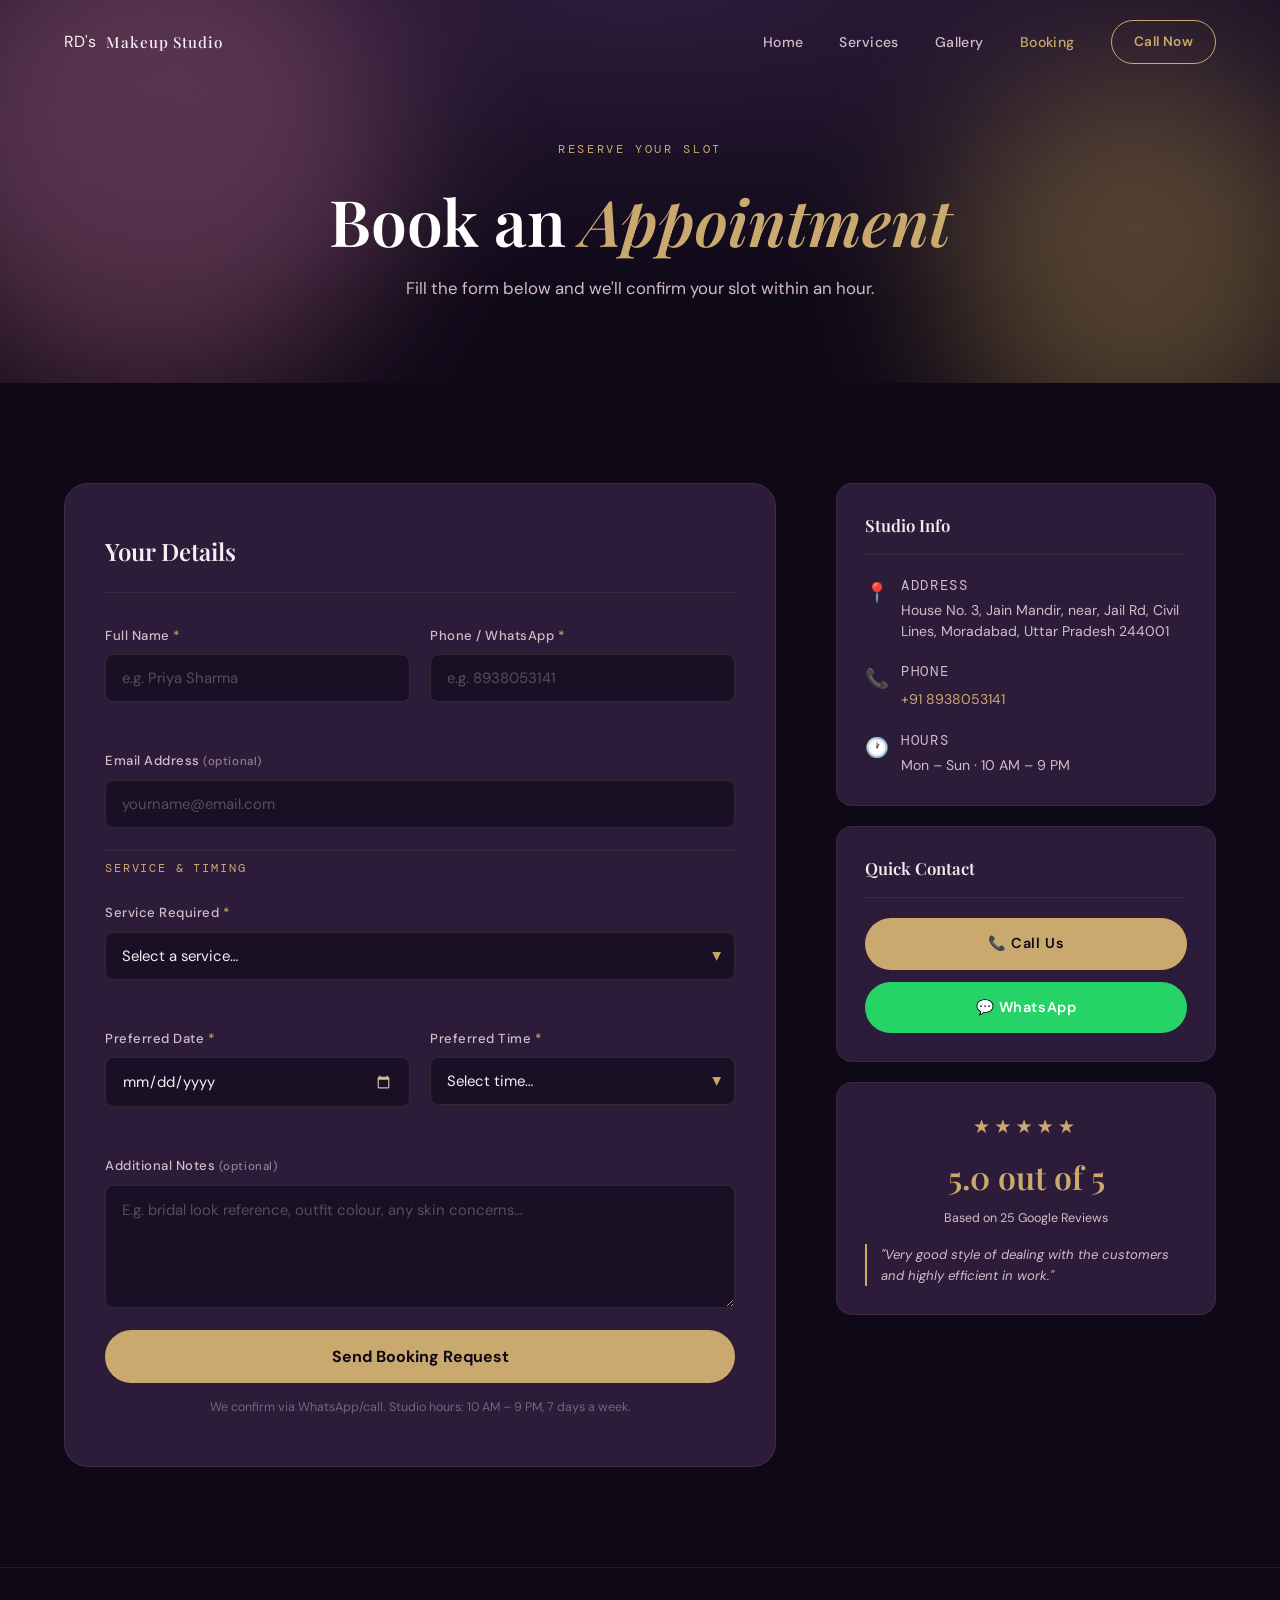
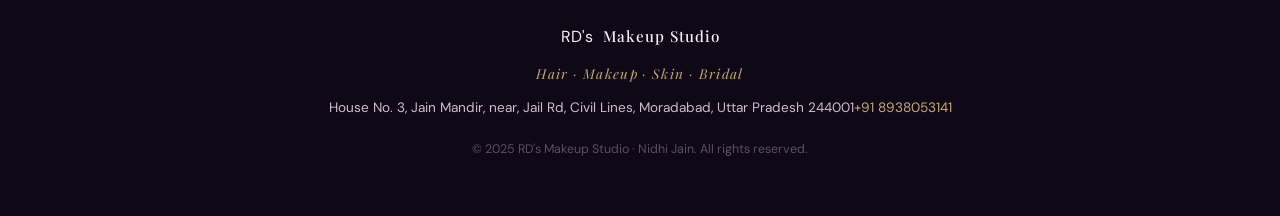
==== commit efb9900d: "Update booking.html" ====
--- a/booking.html
+++ b/booking.html
@@ -83,7 +83,7 @@
             </div>
             <div class="form-group">
               <label for="phone">Phone / WhatsApp <span class="req">*</span></label>
-              <input type="tel" id="phone" name="phone" placeholder="e.g. 9876543210" required autocomplete="tel" pattern="[0-9]{10}" />
+              <input type="tel" id="phone" name="phone" placeholder="e.g. 8938053141" required autocomplete="tel" pattern="[0-9]{10}" />
               <span class="field-error" id="phoneErr"></span>
             </div>
           </div>
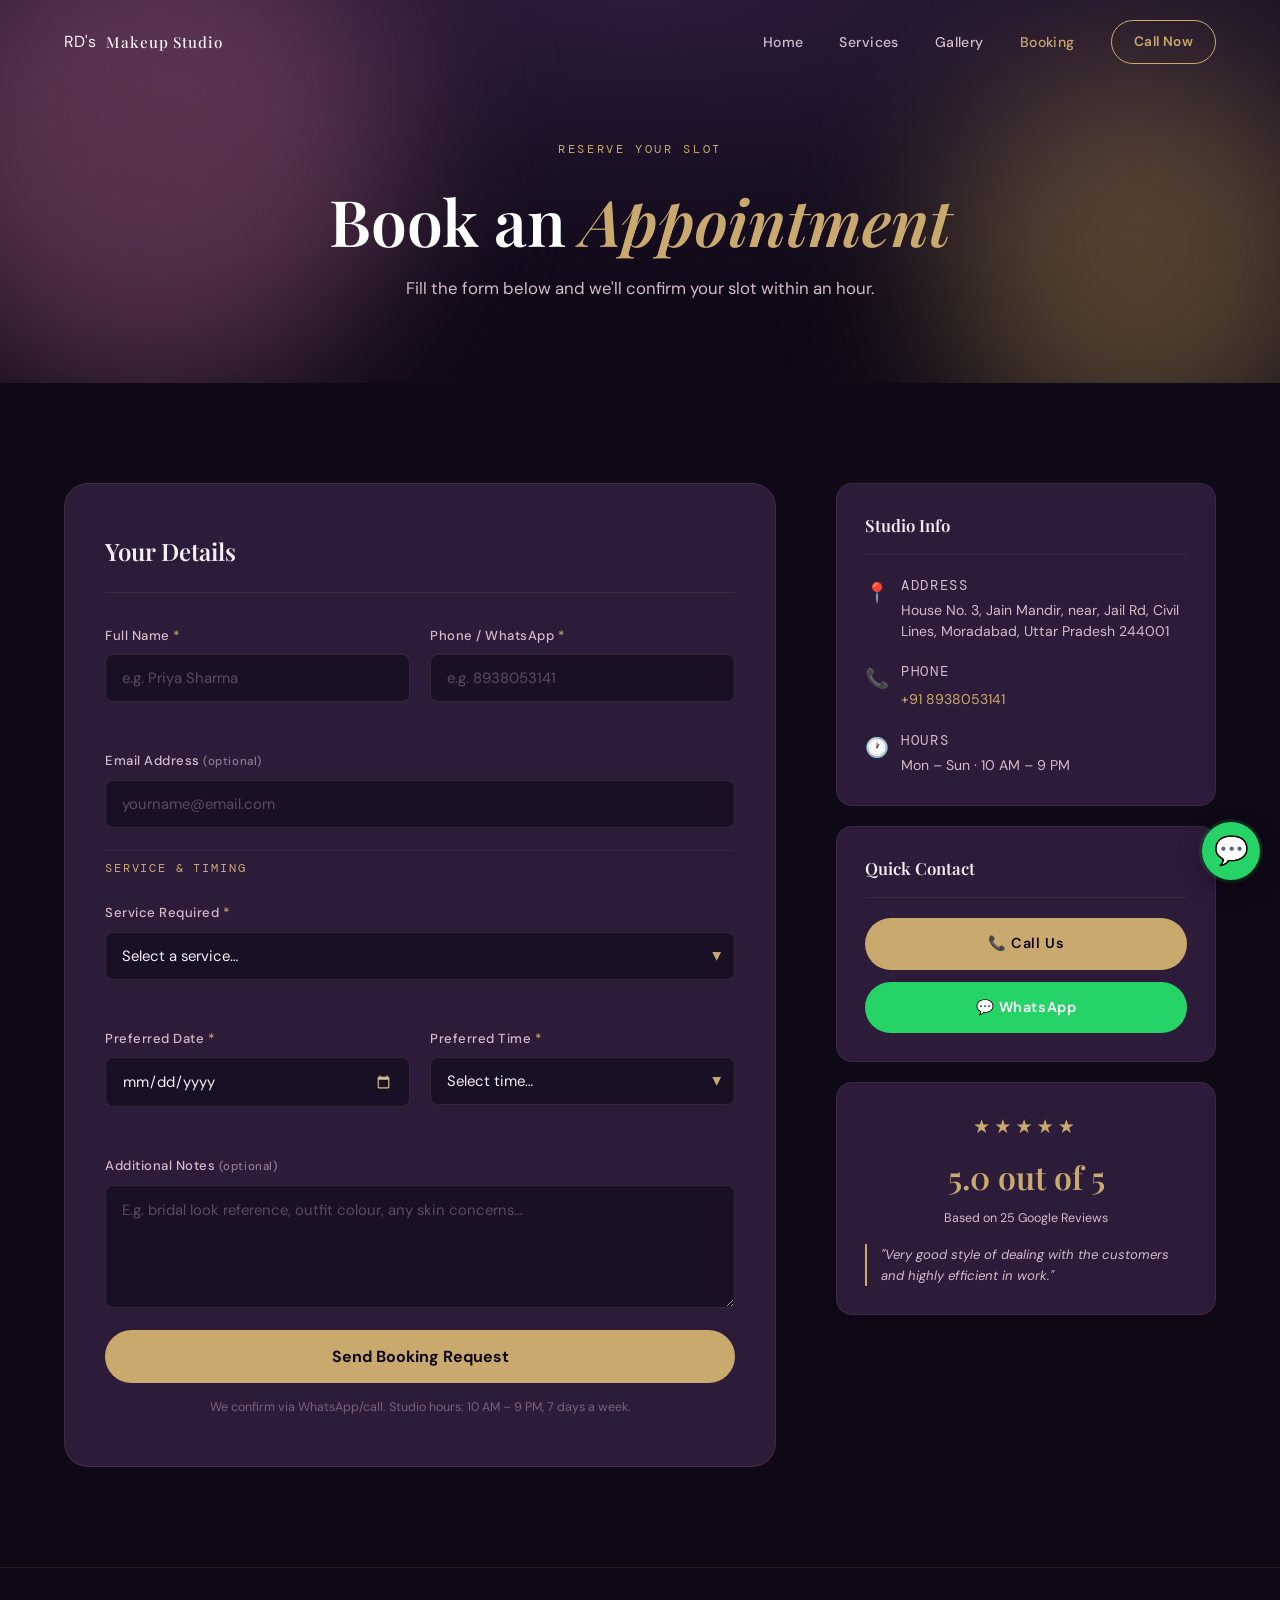
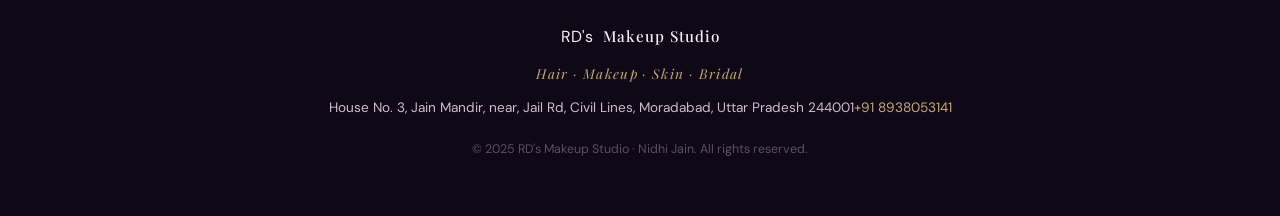
==== commit bd8f6a1e: "Add floating WhatsApp chat link Added a floating WhatsApp chat link to the footer." ====
--- a/booking.html
+++ b/booking.html
@@ -254,6 +254,18 @@
     </div>
   </footer>
 
+  <!-- FLOATING WHATSAPP -->
+<a
+  href="https://wa.me/918938053141"
+  class="floating-whatsapp"
+  target="_blank"
+  rel="noopener noreferrer"
+  aria-label="Chat with RD's Makeup Studio on WhatsApp"
+  title="Chat on WhatsApp"
+>
+  <span>💬</span>
+</a>
+  
   <script src="script.js"></script>
   <script src="booking.js"></script>
 </body>
--- a/styles.css
+++ b/styles.css
@@ -245,56 +245,46 @@
 }
 
 /* ── BIG BLURRED LOGO WATERMARK ─────────────────── */
-.hero-logo-watermark {
-  position: absolute;
-  inset: 0;
-  display: flex;
-  flex-direction: column;
-  align-items: center;
-  justify-content: center;
-  pointer-events: none;
-  z-index: 1;
-  gap: 0;
-}
-
-.watermark-rds {
-  font-family: var(--ff-display);
-  font-size: clamp(8rem, 22vw, 22rem);
-  font-weight: 700;
-  font-style: italic;
-  color: rgba(201, 169, 110, 0.07);
-  letter-spacing: -0.02em;
-  line-height: 0.85;
-  filter: blur(2px);
-  user-select: none;
-  animation: watermarkDrift 25s ease-in-out infinite alternate;
-}
-
-.watermark-makeup {
-  font-family: var(--ff-mono);
-  font-size: clamp(1.5rem, 5vw, 5rem);
-  font-weight: 500;
-  color: rgba(201, 169, 110, 0.05);
-  letter-spacing: 0.6em;
-  line-height: 1;
-  filter: blur(1px);
-  user-select: none;
-}
-
-.watermark-studio {
-  font-family: var(--ff-mono);
-  font-size: clamp(0.8rem, 2vw, 2rem);
-  font-weight: 400;
-  color: rgba(201, 169, 110, 0.04);
-  letter-spacing: 0.8em;
-  line-height: 1;
-  filter: blur(1px);
-  user-select: none;
-}
-
-@keyframes watermarkDrift {
-  from { transform: scale(1) translateY(0); opacity: 0.8; }
-  to   { transform: scale(1.04) translateY(-12px); opacity: 1; }
+.hero-logo-watermark{
+  position:absolute;
+  inset:0;
+  display:flex;
+  align-items:center;
+  justify-content:center;
+  pointer-events:none;
+  z-index:1;
+  overflow:hidden;
+}
+
+.hero-watermark-logo{
+  width:min(1400px,140vw);
+  opacity:0.12;
+
+  filter:
+    blur(2px)
+    drop-shadow(0 0 40px rgba(201,169,110,.15));
+
+  transform:
+    translateY(-80px)
+    scale(1.15);
+
+  user-select:none;
+
+  animation:logoFloat 18s ease-in-out infinite alternate;
+}
+
+@keyframes logoFloat{
+  from{
+    transform:
+      translateY(-80px)
+      scale(1.15);
+  }
+
+  to{
+    transform:
+      translateY(-100px)
+      scale(1.20);
+  }
 }
 
 /* ── HERO CONTENT ────────────────────────────────── */
@@ -535,43 +525,27 @@
 
 /* Bridal look gradients — rich, realistic tones */
 .insta-img-1 {
-  background: 
-    radial-gradient(ellipse at 30% 20%, rgba(180,60,60,0.4) 0%, transparent 50%),
-    radial-gradient(ellipse at 70% 80%, rgba(120,30,60,0.5) 0%, transparent 55%),
-    linear-gradient(160deg, #3d0a1a 0%, #7a1830 30%, #c44060 55%, #9c2040 75%, #4a0f20 100%);
+  background: url('images/bridal.jpg')center center / cover no-repeat;
 }
 /* Deep red lehenga bridal */
 .insta-img-2 {
-  background: 
-    radial-gradient(ellipse at 50% 30%, rgba(200,160,80,0.25) 0%, transparent 45%),
-    radial-gradient(ellipse at 20% 70%, rgba(80,20,40,0.6) 0%, transparent 50%),
-    linear-gradient(145deg, #1a0a10 0%, #5a1520 25%, #9a2535 50%, #7a3050 70%, #2d0f1a 100%);
+  background: url('images/bridal-downlook.jpg')center center / cover no-repeat;
 }
 /* Smiling bridal with nose ring */
 .insta-img-3 {
-  background: 
-    radial-gradient(ellipse at 60% 25%, rgba(210,170,90,0.3) 0%, transparent 40%),
-    radial-gradient(ellipse at 30% 75%, rgba(100,40,20,0.5) 0%, transparent 50%),
-    linear-gradient(155deg, #2a1008 0%, #7a3015 28%, #c06030 55%, #9a4820 72%, #3a1508 100%);
+  background: url('images/bridal2-frontlook.jpg')center center / cover no-repeat;
+}
+/* Party look 1 — silver/white lehenga */
+.insta-img-4 {
+  background: url('images/bridal2-downlook.jpg')center center / cover no-repeat;
+}
+/* Party look 2 — teal/gold */
+.insta-img-5 {
+  background: url('images/make-up.jpg')center center / cover no-repeat;
 }
 /* Summer offer — warm cream/orange */
-.insta-img-4 {
-  background: 
-    linear-gradient(135deg, #f5e6c0 0%, #f0d090 30%, #e8b060 65%, #d4903a 100%);
-}
-/* Party look 1 — silver/white lehenga */
-.insta-img-5 {
-  background: 
-    radial-gradient(ellipse at 40% 30%, rgba(220,200,200,0.3) 0%, transparent 45%),
-    radial-gradient(ellipse at 70% 80%, rgba(60,20,80,0.4) 0%, transparent 50%),
-    linear-gradient(150deg, #181020 0%, #3a1840 30%, #6a3060 55%, #8a5070 75%, #4a2050 100%);
-}
-/* Party look 2 — teal/gold */
 .insta-img-6 {
-  background: 
-    radial-gradient(ellipse at 30% 25%, rgba(180,140,60,0.3) 0%, transparent 45%),
-    radial-gradient(ellipse at 65% 75%, rgba(20,60,60,0.5) 0%, transparent 50%),
-    linear-gradient(150deg, #0a1e1e 0%, #1a4a3a 28%, #2e7060 52%, #4a9080 70%, #1a3530 100%);
+  background: url('images/summer-offer.jpg')center center / cover no-repeat;
 }
 
 /* Silhouette / pose art layered on top */
@@ -850,3 +824,63 @@
   .contact-actions a { width: 100%; text-align: center; }
   .about-badge, .about-badge-2 { position: static; margin-top: 12px; }
 }
+
+/* ══════════════════════════════════════════════════
+   FLOATING WHATSAPP BUTTON
+══════════════════════════════════════════════════ */
+
+.floating-whatsapp {
+  position: fixed;
+  right: 20px;
+  bottom: 20px;
+  width: 58px;
+  height: 58px;
+  display: flex;
+  align-items: center;
+  justify-content: center;
+
+  background: #25D366;
+  color: #fff;
+
+  border-radius: 50%;
+  text-decoration: none;
+
+  font-size: 28px;
+  line-height: 1;
+
+  box-shadow:
+    0 8px 24px rgba(0, 0, 0, 0.35),
+    0 0 0 3px rgba(37, 211, 102, 0.15);
+
+  z-index: 9999;
+
+  transition:
+    transform 0.25s ease,
+    box-shadow 0.25s ease;
+}
+
+.floating-whatsapp:hover {
+  transform: translateY(-4px) scale(1.06);
+
+  box-shadow:
+    0 12px 30px rgba(0, 0, 0, 0.4),
+    0 0 0 5px rgba(37, 211, 102, 0.15);
+}
+
+.floating-whatsapp:active {
+  transform: scale(0.94);
+}
+
+.floating-whatsapp span {
+  display: block;
+}
+
+@media (max-width: 600px) {
+  .floating-whatsapp {
+    width: 54px;
+    height: 54px;
+    right: 16px;
+    bottom: 16px;
+    font-size: 26px;
+  }
+}
--- a/pages.css
+++ b/pages.css
@@ -793,3 +793,360 @@
   }
   .gallery-cell--wide { grid-column: span 1; }
 }
+
+
+/* ══════════════════════════════════════════════════
+   GALLERY PAGE STYLES
+══════════════════════════════════════════════════ */
+
+/* ── FILTER BAR ─────────────────────────────────── */
+.filter-bar {
+  background: var(--plum-dark);
+  border-bottom: 1px solid rgba(201,169,110,0.12);
+  padding: 20px 0;
+  position: sticky;
+  top: 58px;
+  z-index: 50;
+}
+
+.filter-inner {
+  display: flex;
+  align-items: center;
+  gap: 10px;
+  flex-wrap: wrap;
+}
+
+.filter-btn {
+  font-family: var(--ff-mono);
+  font-size: 0.72rem;
+  letter-spacing: 0.1em;
+  text-transform: uppercase;
+  color: var(--blush-dim);
+  background: transparent;
+  border: 1px solid rgba(201,169,110,0.15);
+  border-radius: 30px;
+  padding: 8px 18px;
+  cursor: pointer;
+  transition: color 0.2s, background 0.2s, border-color 0.2s;
+}
+.filter-btn:hover {
+  color: var(--gold);
+  border-color: rgba(201,169,110,0.4);
+}
+.filter-btn.active {
+  background: var(--gold);
+  color: var(--plum-deepest);
+  border-color: var(--gold);
+  font-weight: 600;
+}
+
+/* ── GALLERY GRID ───────────────────────────────── */
+.gallery-main {
+  padding-top: 64px;
+  padding-bottom: 80px;
+}
+
+.gallery-grid {
+  display: grid;
+  grid-template-columns: repeat(3, 1fr);
+  gap: 16px;
+  align-items: start;
+}
+
+.gallery-cell {
+  position: relative;
+  border-radius: var(--radius-md);
+  overflow: hidden;
+  cursor: pointer;
+  border: 1px solid rgba(201,169,110,0.1);
+  transition: transform 0.3s, box-shadow 0.3s, border-color 0.3s;
+}
+.gallery-cell:hover {
+  transform: translateY(-4px);
+  box-shadow: 0 16px 48px rgba(0,0,0,0.55);
+  border-color: rgba(201,169,110,0.4);
+}
+
+.gallery-cell--wide {
+  grid-column: span 2;
+}
+.gallery-cell--tall .gc-img {
+  aspect-ratio: 3/4;
+}
+
+/* The image itself */
+.gc-img {
+  width: 100%;
+  aspect-ratio: 1;
+  background-size: cover;
+  background-position: center;
+  background-color: var(--plum-mid);
+  transition: transform 0.4s ease;
+}
+.gallery-cell:hover .gc-img {
+  transform: scale(1.04);
+}
+
+/* Overlay with label */
+.gc-overlay {
+  position: absolute;
+  bottom: 0; left: 0; right: 0;
+  padding: 20px 16px 14px;
+  background: linear-gradient(to top, rgba(14,8,23,0.9) 0%, transparent 100%);
+  display: flex;
+  align-items: flex-end;
+  justify-content: space-between;
+  gap: 8px;
+  transform: translateY(4px);
+  transition: transform 0.3s;
+}
+.gallery-cell:hover .gc-overlay {
+  transform: translateY(0);
+}
+
+.gc-label {
+  font-family: var(--ff-display);
+  font-size: 0.9rem;
+  font-weight: 600;
+  color: var(--blush);
+  font-style: italic;
+}
+.gc-cat {
+  font-family: var(--ff-mono);
+  font-size: 0.62rem;
+  letter-spacing: 0.12em;
+  text-transform: uppercase;
+  color: var(--gold);
+  background: rgba(14,8,23,0.6);
+  padding: 3px 8px;
+  border-radius: 20px;
+  border: 1px solid rgba(201,169,110,0.2);
+  flex-shrink: 0;
+}
+
+/* Zoom button */
+.gc-zoom {
+  position: absolute;
+  top: 12px; right: 12px;
+  width: 36px; height: 36px;
+  border-radius: 50%;
+  background: rgba(14,8,23,0.7);
+  border: 1px solid rgba(201,169,110,0.3);
+  color: var(--gold);
+  font-size: 1rem;
+  display: grid;
+  place-items: center;
+  cursor: pointer;
+  opacity: 0;
+  transform: scale(0.85);
+  transition: opacity 0.25s, transform 0.25s, background 0.2s;
+  z-index: 3;
+}
+.gallery-cell:hover .gc-zoom {
+  opacity: 1;
+  transform: scale(1);
+}
+.gc-zoom:hover {
+  background: var(--gold);
+  color: var(--plum-deepest);
+}
+
+/* Hidden filter state */
+.gc-hidden {
+  display: none;
+}
+
+/* Video coming soon placeholder */
+.video-coming-soon {
+  display: flex;
+  align-items: center;
+  justify-content: center;
+  background: radial-gradient(ellipse at 50% 50%, #2d1b3a 0%, #1a1025 100%);
+  min-height: 240px;
+}
+.vcs-inner {
+  text-align: center;
+  padding: 40px;
+}
+.vcs-icon {
+  font-size: 3rem;
+  margin-bottom: 16px;
+  display: block;
+  opacity: 0.6;
+}
+.vcs-title {
+  font-family: var(--ff-display);
+  font-size: 1.1rem;
+  font-weight: 600;
+  color: var(--blush);
+  margin-bottom: 8px;
+  font-style: italic;
+}
+.vcs-sub {
+  font-size: 0.8rem;
+  color: var(--blush-dim);
+  font-family: var(--ff-mono);
+  letter-spacing: 0.06em;
+}
+
+
+/* ══════════════════════════════════════════════════
+   LIGHTBOX
+══════════════════════════════════════════════════ */
+.lightbox {
+  position: fixed;
+  inset: 0;
+  z-index: 1000;
+  display: flex;
+  align-items: center;
+  justify-content: center;
+  opacity: 0;
+  pointer-events: none;
+  transition: opacity 0.3s ease;
+}
+.lightbox.lb-open {
+  opacity: 1;
+  pointer-events: all;
+}
+
+.lb-backdrop {
+  position: absolute;
+  inset: 0;
+  background: rgba(8, 4, 14, 0.94);
+  backdrop-filter: blur(12px);
+}
+
+.lb-container {
+  position: relative;
+  z-index: 2;
+  width: 100%;
+  max-width: 900px;
+  padding: 24px;
+  display: flex;
+  flex-direction: column;
+  align-items: center;
+  gap: 20px;
+  max-height: 100vh;
+}
+
+/* Close */
+.lb-close {
+  position: fixed;
+  top: 20px; right: 20px;
+  width: 44px; height: 44px;
+  border-radius: 50%;
+  background: rgba(201,169,110,0.15);
+  border: 1px solid rgba(201,169,110,0.3);
+  color: var(--gold);
+  font-size: 1.1rem;
+  cursor: pointer;
+  display: grid;
+  place-items: center;
+  transition: background 0.2s, transform 0.2s;
+  z-index: 10;
+}
+.lb-close:hover {
+  background: var(--gold);
+  color: var(--plum-deepest);
+  transform: rotate(90deg);
+}
+
+/* Arrows */
+.lb-arrow {
+  position: fixed;
+  top: 50%; transform: translateY(-50%);
+  width: 52px; height: 52px;
+  border-radius: 50%;
+  background: rgba(14,8,23,0.75);
+  border: 1px solid rgba(201,169,110,0.25);
+  color: var(--gold);
+  font-size: 1.8rem;
+  cursor: pointer;
+  display: grid;
+  place-items: center;
+  transition: background 0.2s, border-color 0.2s, transform 0.2s;
+  z-index: 10;
+  line-height: 1;
+}
+.lb-prev { left: 20px; }
+.lb-next { right: 20px; }
+.lb-arrow:hover {
+  background: var(--gold);
+  color: var(--plum-deepest);
+  border-color: var(--gold);
+}
+.lb-arrow:active { transform: translateY(-50%) scale(0.92); }
+
+/* Image */
+.lb-img-wrap {
+  width: 100%;
+  display: flex;
+  align-items: center;
+  justify-content: center;
+  max-height: 72vh;
+}
+.lb-img {
+  max-width: 100%;
+  max-height: 72vh;
+  object-fit: contain;
+  border-radius: var(--radius-md);
+  box-shadow: 0 24px 80px rgba(0,0,0,0.7);
+  display: block;
+}
+
+/* Caption */
+.lb-caption {
+  text-align: center;
+}
+.lb-label {
+  font-family: var(--ff-display);
+  font-size: 1.05rem;
+  font-style: italic;
+  color: var(--gold);
+  margin-bottom: 4px;
+}
+.lb-desc {
+  font-size: 0.82rem;
+  color: var(--blush-dim);
+  max-width: 500px;
+  line-height: 1.5;
+  margin-bottom: 8px;
+}
+.lb-counter {
+  font-family: var(--ff-mono);
+  font-size: 0.68rem;
+  letter-spacing: 0.14em;
+  color: rgba(201,169,110,0.5);
+}
+
+/* ── RESPONSIVE ─────────────────────────────────── */
+@media (max-width: 900px) {
+  .gallery-grid {
+    grid-template-columns: repeat(2, 1fr);
+  }
+  .gallery-cell--wide {
+    grid-column: span 2;
+  }
+}
+
+@media (max-width: 600px) {
+  .filter-bar { top: 52px; }
+  .gallery-grid { grid-template-columns: 1fr; gap: 12px; }
+  .gallery-cell--wide { grid-column: span 1; }
+
+  .lb-arrow { width: 40px; height: 40px; font-size: 1.4rem; }
+  .lb-prev  { left: 8px; }
+  .lb-next  { right: 8px; }
+  .lb-close { top: 12px; right: 12px; }
+}
+
+/* ── SERVICES LIGHTBOX IMAGE TRIGGER ───────────── */
+
+.svc-img-slot[data-src] {
+  cursor: zoom-in;
+}
+
+.svc-img-slot[data-src]:focus-visible {
+  outline: 2px solid var(--gold);
+  outline-offset: 4px;
+}
